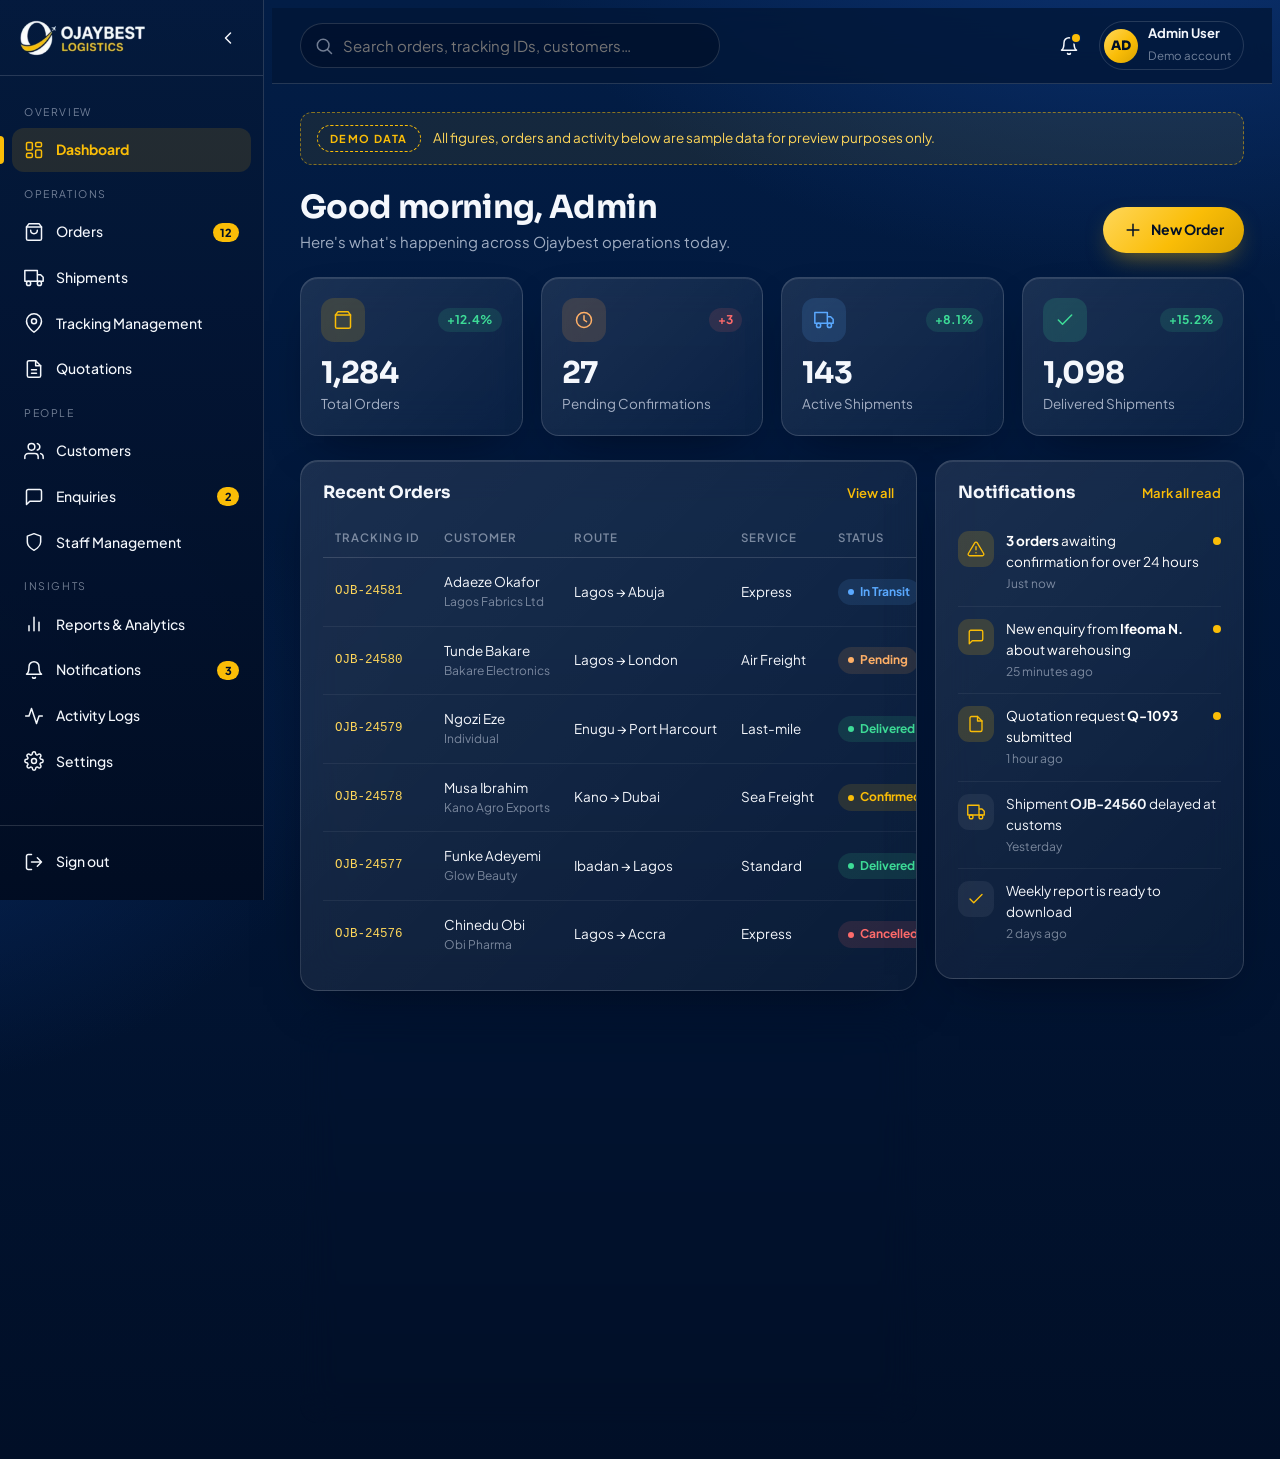
==== admin/index.html @ b91324ab "added admin page" ====
<!DOCTYPE html>
<html lang="en">
<head>
  <meta charset="UTF-8" />
  <meta name="viewport" content="width=device-width, initial-scale=1.0" />
  <title>Admin Portal | Ojaybest Logistics</title>
  <meta name="description" content="Ojaybest Logistics Administrator Portal dashboard." />
  <meta name="robots" content="noindex, nofollow" />
  <meta name="theme-color" content="#021d46" />
  <link rel="icon" type="image/png" href="../assets/favicon.png" />
  <link rel="preconnect" href="https://fonts.googleapis.com" />
  <link rel="preconnect" href="https://fonts.gstatic.com" crossorigin />
  <link href="https://fonts.googleapis.com/css2?family=Plus+Jakarta+Sans:wght@400;500;600;700&family=Sora:wght@500;600;700;800&display=swap" rel="stylesheet" />
  <link rel="stylesheet" href="style.css" />
</head>
<body class="admin">
  <div class="shell" id="shell">
    <aside class="sidebar" id="sidebar" aria-label="Admin navigation">
      <div class="sidebar__head">
        <a href="#dashboard" aria-label="Ojaybest Admin dashboard">
          <img class="sidebar__logo" src="../assets/ojaybest-logo.png" alt="Ojaybest Logistics" width="130" height="39" />
          <span class="sidebar__mark" aria-hidden="true">OB</span>
        </a>
        <button class="sidebar__collapse" id="collapseBtn" aria-label="Collapse sidebar" aria-expanded="true">
          <svg viewBox="0 0 24 24"><path d="M15 18l-6-6 6-6"/></svg>
        </button>
      </div>

      <nav class="sidebar__nav">
        <p class="sidebar__label">Overview</p>
        <a class="sidebar__link" data-nav="dashboard" data-tip="Dashboard" href="#dashboard">
          <svg viewBox="0 0 24 24"><rect x="3" y="3" width="7" height="9" rx="1.5"/><rect x="14" y="3" width="7" height="5" rx="1.5"/><rect x="14" y="12" width="7" height="9" rx="1.5"/><rect x="3" y="16" width="7" height="5" rx="1.5"/></svg>
          <span class="sidebar__text">Dashboard</span>
        </a>

        <p class="sidebar__label">Operations</p>
        <a class="sidebar__link" data-nav="orders" data-tip="Orders" href="#orders">
          <svg viewBox="0 0 24 24"><path d="M6 2L3 6v14a2 2 0 002 2h14a2 2 0 002-2V6l-3-4z"/><path d="M3 6h18M16 10a4 4 0 01-8 0"/></svg>
          <span class="sidebar__text">Orders</span><span class="sidebar__count">12</span>
        </a>
        <a class="sidebar__link" data-nav="shipments" data-tip="Shipments" href="#shipments">
          <svg viewBox="0 0 24 24"><path d="M1 3h15v13H1zM16 8h4l3 3v5h-7z"/><circle cx="5.5" cy="18.5" r="2.5"/><circle cx="18.5" cy="18.5" r="2.5"/></svg>
          <span class="sidebar__text">Shipments</span>
        </a>
        <a class="sidebar__link" data-nav="tracking" data-tip="Tracking Management" href="#tracking">
          <svg viewBox="0 0 24 24"><path d="M21 10c0 7-9 13-9 13s-9-6-9-13a9 9 0 0118 0z"/><circle cx="12" cy="10" r="3"/></svg>
          <span class="sidebar__text">Tracking Management</span>
        </a>
        <a class="sidebar__link" data-nav="quotations" data-tip="Quotations" href="#quotations">
          <svg viewBox="0 0 24 24"><path d="M14 2H6a2 2 0 00-2 2v16a2 2 0 002 2h12a2 2 0 002-2V8z"/><path d="M14 2v6h6M9 13h6M9 17h6"/></svg>
          <span class="sidebar__text">Quotations</span>
        </a>

        <p class="sidebar__label">People</p>
        <a class="sidebar__link" data-nav="customers" data-tip="Customers" href="#customers">
          <svg viewBox="0 0 24 24"><path d="M17 21v-2a4 4 0 00-4-4H5a4 4 0 00-4 4v2"/><circle cx="9" cy="7" r="4"/><path d="M23 21v-2a4 4 0 00-3-3.87M16 3.13a4 4 0 010 7.75"/></svg>
          <span class="sidebar__text">Customers</span>
        </a>
        <a class="sidebar__link" data-nav="enquiries" data-tip="Enquiries" href="#enquiries">
          <svg viewBox="0 0 24 24"><path d="M21 15a2 2 0 01-2 2H7l-4 4V5a2 2 0 012-2h14a2 2 0 012 2z"/></svg>
          <span class="sidebar__text">Enquiries</span><span class="sidebar__count">5</span>
        </a>
        <a class="sidebar__link" data-nav="staff" data-tip="Staff Management" href="#staff">
          <svg viewBox="0 0 24 24"><path d="M12 22s8-4 8-10V5l-8-3-8 3v7c0 6 8 10 8 10z"/></svg>
          <span class="sidebar__text">Staff Management</span>
        </a>

        <p class="sidebar__label">Insights</p>
        <a class="sidebar__link" data-nav="reports" data-tip="Reports &amp; Analytics" href="#reports">
          <svg viewBox="0 0 24 24"><path d="M18 20V10M12 20V4M6 20v-6"/></svg>
          <span class="sidebar__text">Reports &amp; Analytics</span>
        </a>
        <a class="sidebar__link" data-nav="notifications" data-tip="Notifications" href="#notifications">
          <svg viewBox="0 0 24 24"><path d="M18 8A6 6 0 006 8c0 7-3 9-3 9h18s-3-2-3-9M13.73 21a2 2 0 01-3.46 0"/></svg>
          <span class="sidebar__text">Notifications</span><span class="sidebar__count">3</span>
        </a>
        <a class="sidebar__link" data-nav="activity" data-tip="Activity Logs" href="#activity">
          <svg viewBox="0 0 24 24"><path d="M22 12h-4l-3 9L9 3l-3 9H2"/></svg>
          <span class="sidebar__text">Activity Logs</span>
        </a>
        <a class="sidebar__link" data-nav="settings" data-tip="Settings" href="#settings">
          <svg viewBox="0 0 24 24"><circle cx="12" cy="12" r="3"/><path d="M19.4 15a1.65 1.65 0 00.33 1.82l.06.06a2 2 0 11-2.83 2.83l-.06-.06a1.65 1.65 0 00-1.82-.33 1.65 1.65 0 00-1 1.51V21a2 2 0 11-4 0v-.09A1.65 1.65 0 009 19.4a1.65 1.65 0 00-1.82.33l-.06.06a2 2 0 11-2.83-2.83l.06-.06A1.65 1.65 0 004.6 15a1.65 1.65 0 00-1.51-1H3a2 2 0 110-4h.09A1.65 1.65 0 004.6 9a1.65 1.65 0 00-.33-1.82l-.06-.06a2 2 0 112.83-2.83l.06.06A1.65 1.65 0 009 4.6a1.65 1.65 0 001-1.51V3a2 2 0 114 0v.09a1.65 1.65 0 001 1.51 1.65 1.65 0 001.82-.33l.06-.06a2 2 0 112.83 2.83l-.06.06A1.65 1.65 0 0019.4 9a1.65 1.65 0 001.51 1H21a2 2 0 110 4h-.09a1.65 1.65 0 00-1.51 1z"/></svg>
          <span class="sidebar__text">Settings</span>
        </a>
      </nav>

      <div class="sidebar__foot">
        <a class="sidebar__link" data-tip="Sign out" href="login.html">
          <svg viewBox="0 0 24 24"><path d="M9 21H5a2 2 0 01-2-2V5a2 2 0 012-2h4M16 17l5-5-5-5M21 12H9"/></svg>
          <span class="sidebar__text">Sign out</span>
        </a>
      </div>
    </aside>
    <div class="scrim" id="scrim"></div>

    <div class="main">
      <header class="topbar">
        <button class="topbar__menu" id="menuBtn" aria-label="Open navigation" aria-controls="sidebar" aria-expanded="false">
          <svg viewBox="0 0 24 24"><path d="M3 6h18M3 12h18M3 18h18"/></svg>
        </button>
        <label class="topbar__search">
          <span class="a-sr">Search</span>
          <svg viewBox="0 0 24 24"><circle cx="11" cy="11" r="7"/><path d="M21 21l-4.3-4.3"/></svg>
          <input type="search" placeholder="Search orders, tracking IDs, customers…" />
        </label>
        <div class="topbar__actions">
          <button class="icon-btn" aria-label="Notifications" data-go="notifications">
            <svg viewBox="0 0 24 24"><path d="M18 8A6 6 0 006 8c0 7-3 9-3 9h18s-3-2-3-9M13.73 21a2 2 0 01-3.46 0"/></svg><span class="dot"></span>
          </button>
          <div class="user-chip">
            <span class="avatar">AD</span>
            <div><strong>Admin User</strong><small>Demo account</small></div>
          </div>
        </div>
      </header>

      <main class="content" id="content">
        <!-- ============ SECTION: Dashboard (Phase 1) ============ -->
        <section class="view" data-view="dashboard" data-title="Dashboard">
        <div class="demo-banner" role="note">
          <span class="a-demo-badge">Demo data</span>
          All figures, orders and activity below are sample data for preview purposes only.
        </div>

        <div class="page-head">
          <div>
            <h1>Good <span id="greet">day</span>, Admin</h1>
            <p>Here's what's happening across Ojaybest operations today.</p>
          </div>
          <a href="../create-order/create-order.html" class="a-btn a-btn--gold">
            <svg viewBox="0 0 24 24"><path d="M12 5v14M5 12h14"/></svg> New Order
          </a>
        </div>

        <section class="stats" aria-label="Key metrics">
          <article class="stat a-glass">
            <div class="stat__top"><span class="stat__icon stat__icon--gold"><svg viewBox="0 0 24 24"><path d="M6 2L3 6v14a2 2 0 002 2h14a2 2 0 002-2V6l-3-4z"/><path d="M3 6h18"/></svg></span><span class="stat__trend stat__trend--up">+12.4%</span></div>
            <p class="stat__value" data-count="1284">0</p><p class="stat__label">Total Orders</p>
          </article>
          <article class="stat a-glass">
            <div class="stat__top"><span class="stat__icon stat__icon--warn"><svg viewBox="0 0 24 24"><circle cx="12" cy="12" r="9"/><path d="M12 7v5l3 2"/></svg></span><span class="stat__trend stat__trend--down">+3</span></div>
            <p class="stat__value" data-count="27">0</p><p class="stat__label">Pending Confirmations</p>
          </article>
          <article class="stat a-glass">
            <div class="stat__top"><span class="stat__icon stat__icon--info"><svg viewBox="0 0 24 24"><path d="M1 3h15v13H1zM16 8h4l3 3v5h-7z"/><circle cx="5.5" cy="18.5" r="2.5"/><circle cx="18.5" cy="18.5" r="2.5"/></svg></span><span class="stat__trend stat__trend--up">+8.1%</span></div>
            <p class="stat__value" id="dashboardActiveShipments" data-count="143" data-base-count="143">0</p><p class="stat__label">Active Shipments</p>
          </article>
          <article class="stat a-glass">
            <div class="stat__top"><span class="stat__icon stat__icon--ok"><svg viewBox="0 0 24 24"><path d="M20 6L9 17l-5-5"/></svg></span><span class="stat__trend stat__trend--up">+15.2%</span></div>
            <p class="stat__value" id="dashboardDeliveredShipments" data-count="1098" data-base-count="1098">0</p><p class="stat__label">Delivered Shipments</p>
          </article>
        </section>

        <div class="grid">
          <div class="grid__col">
            <section class="panel a-glass">
              <div class="panel__head"><h2>Recent Orders</h2><a href="#orders">View all</a></div>
              <div class="table-wrap">
                <table class="table">
                  <thead><tr><th>Tracking ID</th><th>Customer</th><th>Route</th><th>Service</th><th>Status</th><th>Date</th></tr></thead>
                  <tbody id="dashOrdersBody"></tbody>
                </table>
              </div>
            </section>
            <section class="panel a-glass">
              <div class="panel__head"><h2>Recent Activities</h2><a href="#activity">Activity logs</a></div>
              <ul class="feed" id="activityFeed"></ul>
            </section>
          </div>
          <div class="grid__col">
            <section class="panel a-glass">
              <div class="panel__head"><h2>Notifications</h2><a href="#" id="markRead">Mark all read</a></div>
              <ul class="feed" id="notifFeed"></ul>
            </section>
          </div>
        </div>
              </section>

        <!-- ============ SECTION: Orders Management (Phase 2) ============ -->
        <section class="view" id="ordersView" data-view="orders" data-title="Orders Management" hidden>
        <div class="demo-banner" role="note">
          <span class="a-demo-badge">Demo data</span>
          These are sample orders. Status changes you make here are a preview only. They are not saved and do not affect real customers.
        </div>

        <div class="page-head">
          <div>
            <h1>Orders Management</h1>
            <p>Review Front Desk confirmed orders and approve them for shipment.</p>
          </div>
        </div>

        <section class="stats" aria-label="Order summary">
          <article class="stat a-glass">
            <div class="stat__top"><span class="stat__icon stat__icon--gold"><svg viewBox="0 0 24 24"><path d="M6 2L3 6v14a2 2 0 002 2h14a2 2 0 002-2V6l-3-4z"/><path d="M3 6h18"/></svg></span></div>
            <p class="stat__value" id="sTotal">0</p><p class="stat__label">Total Orders</p>
          </article>
          <article class="stat a-glass">
            <div class="stat__top"><span class="stat__icon stat__icon--warn"><svg viewBox="0 0 24 24"><circle cx="12" cy="12" r="9"/><path d="M12 7v5l3 2"/></svg></span></div>
            <p class="stat__value" id="sPending">0</p><p class="stat__label">Pending Confirmations</p>
          </article>
          <article class="stat a-glass">
            <div class="stat__top"><span class="stat__icon stat__icon--info"><svg viewBox="0 0 24 24"><path d="M9 11l3 3L22 4"/><path d="M21 12v7a2 2 0 01-2 2H5a2 2 0 01-2-2V5a2 2 0 012-2h11"/></svg></span></div>
            <p class="stat__value" id="sConfirmed">0</p><p class="stat__label">Confirmed Orders</p>
          </article>
          <article class="stat a-glass">
            <div class="stat__top"><span class="stat__icon stat__icon--ok"><svg viewBox="0 0 24 24"><path d="M12 22s8-4 8-10V5l-8-3-8 3v7c0 6 8 10 8 10z"/><path d="M9 12l2 2 4-4"/></svg></span></div>
            <p class="stat__value" id="sApproved">0</p><p class="stat__label">Approved Orders</p>
          </article>
        </section>

        <section class="panel a-glass">
          <div class="panel__head"><h2>All Orders</h2></div>
          <div class="chips" id="chips" role="group" aria-label="Filter by order status"></div>
          <div class="toolbar">
            <label class="toolbar__search">
              <span class="a-sr">Search orders</span>
              <svg viewBox="0 0 24 24"><circle cx="11" cy="11" r="7"/><path d="M21 21l-4.3-4.3"/></svg>
              <input type="search" id="search" placeholder="Search by reference, customer, city…" maxlength="100" />
            </label>
            <label><span class="a-sr">Front Desk status</span>
              <select class="a-select" id="fFront">
                <option value="all">All Front Desk statuses</option>
                <option value="awaiting">Awaiting Front Desk</option>
                <option value="confirmed">Front Desk Confirmed</option>
                <option value="flagged">Flagged by Front Desk</option>
              </select>
            </label>
            <label><span class="a-sr">Shipping service</span>
              <select class="a-select" id="fService"></select>
            </label>
            <button class="a-btn a-btn--ghost a-btn--sm" id="resetFilters">Clear filters</button>
            <span class="toolbar__count" id="resultCount"></span>
          </div>

          <div class="table-wrap">
            <table class="table">
              <thead><tr>
                <th><button class="th-sort" data-sort="ref">Order Ref <svg viewBox="0 0 24 24"><path d="M6 15l6-6 6 6"/></svg></button></th>
                <th><button class="th-sort" data-sort="customer">Customer <svg viewBox="0 0 24 24"><path d="M6 15l6-6 6 6"/></svg></button></th>
                <th><button class="th-sort" data-sort="route">Origin → Destination <svg viewBox="0 0 24 24"><path d="M6 15l6-6 6 6"/></svg></button></th>
                <th><button class="th-sort" data-sort="service">Service <svg viewBox="0 0 24 24"><path d="M6 15l6-6 6 6"/></svg></button></th>
                <th><button class="th-sort" data-sort="submitted">Submitted <svg viewBox="0 0 24 24"><path d="M6 15l6-6 6 6"/></svg></button></th>
                <th><button class="th-sort" data-sort="status">Order Status <svg viewBox="0 0 24 24"><path d="M6 15l6-6 6 6"/></svg></button></th>
                <th>Front Desk</th>
                <th>Actions</th>
              </tr></thead>
              <tbody id="ordersBody"></tbody>
            </table>
          </div>

          <div class="pager">
            <span id="pagerInfo"></span>
            <div class="pager__btns" id="pagerBtns"></div>
            <label class="pager__size">Rows
              <select class="a-select" id="pageSize"><option>5</option><option selected>10</option><option>20</option></select>
            </label>
          </div>
        </section>
              </section>

        <!-- ============ SECTION: Shipment Management (Phase 3) ============ -->
        <section class="view" id="shipmentsView" data-view="shipments" data-title="Shipment Management" hidden>
          <div class="demo-banner" role="note">
            <span class="a-demo-badge">Demo data</span>
            Shipment records and edits are temporary and reset when this page is refreshed.
          </div>
          <div class="page-head">
            <div><h1>Shipment Management</h1><p>Manage shipments created from administrator-approved orders.</p></div>
            <a href="#orders" class="a-btn a-btn--gold">View approved orders</a>
          </div>
          <section class="stats shipment-stats" aria-label="Shipment summary">
            <article class="stat a-glass"><div class="stat__top"><span class="stat__icon stat__icon--gold"><svg viewBox="0 0 24 24"><path d="M6 2L3 6v14a2 2 0 002 2h14a2 2 0 002-2V6l-3-4z"/><path d="M3 6h18"/></svg></span></div><p class="stat__value" id="shipTotal">0</p><p class="stat__label">Total Shipments</p></article>
            <article class="stat a-glass"><div class="stat__top"><span class="stat__icon stat__icon--warn"><svg viewBox="0 0 24 24"><circle cx="12" cy="12" r="9"/><path d="M12 7v5l3 2"/></svg></span></div><p class="stat__value" id="shipAwaiting">0</p><p class="stat__label">Awaiting Dispatch</p></article>
            <article class="stat a-glass"><div class="stat__top"><span class="stat__icon stat__icon--info"><svg viewBox="0 0 24 24"><path d="M1 3h15v13H1zM16 8h4l3 3v5h-7z"/><circle cx="5.5" cy="18.5" r="2.5"/><circle cx="18.5" cy="18.5" r="2.5"/></svg></span></div><p class="stat__value" id="shipTransit">0</p><p class="stat__label">In Transit</p></article>
            <article class="stat a-glass"><div class="stat__top"><span class="stat__icon stat__icon--ok"><svg viewBox="0 0 24 24"><path d="M20 6L9 17l-5-5"/></svg></span></div><p class="stat__value" id="shipDelivered">0</p><p class="stat__label">Delivered</p></article>
            <article class="stat a-glass"><div class="stat__top"><span class="stat__icon stat__icon--violet"><svg viewBox="0 0 24 24"><path d="M12 9v4M12 17h.01"/><path d="M10.3 3.9L1.8 18.4A2 2 0 003.5 21h17a2 2 0 001.7-2.6L13.7 3.9a2 2 0 00-3.4 0z"/></svg></span></div><p class="stat__value" id="shipHold">0</p><p class="stat__label">On Hold</p></article>
          </section>
          <section class="panel a-glass" aria-label="Shipment records">
            <div class="panel__head"><h2>All Shipments</h2><span class="a-demo-badge">Preview only</span></div>
            <div class="toolbar">
              <label class="toolbar__search"><span class="a-sr">Search shipments</span><svg viewBox="0 0 24 24"><circle cx="11" cy="11" r="7"/><path d="M21 21l-4.3-4.3"/></svg><input type="search" id="shipmentSearch" placeholder="Search tracking, order, sender, receiver, route…" maxlength="120" /></label>
              <label><span class="a-sr">Filter by shipment status</span><select class="a-select" id="shipmentStatusFilter"><option value="all">All shipment statuses</option></select></label>
              <button class="a-btn a-btn--ghost a-btn--sm" id="shipmentReset">Clear filters</button>
              <span class="toolbar__count" id="shipmentResultCount"></span>
            </div>
            <div class="table-wrap">
              <table class="table shipment-table">
                <thead><tr>
                  <th><button class="th-sort" data-ship-sort="trackingNumber">Tracking Number <svg viewBox="0 0 24 24"><path d="M6 15l6-6 6 6"/></svg></button></th>
                  <th><button class="th-sort" data-ship-sort="orderRef">Order Reference <svg viewBox="0 0 24 24"><path d="M6 15l6-6 6 6"/></svg></button></th>
                  <th>Sender and Receiver</th>
                  <th><button class="th-sort" data-ship-sort="route">Origin and Destination <svg viewBox="0 0 24 24"><path d="M6 15l6-6 6 6"/></svg></button></th>
                  <th><button class="th-sort" data-ship-sort="status">Shipment Status <svg viewBox="0 0 24 24"><path d="M6 15l6-6 6 6"/></svg></button></th>
                  <th><button class="th-sort" data-ship-sort="createdAt">Date Created <svg viewBox="0 0 24 24"><path d="M6 15l6-6 6 6"/></svg></button></th>
                  <th><button class="th-sort" data-ship-sort="expectedDelivery">Expected Delivery <svg viewBox="0 0 24 24"><path d="M6 15l6-6 6 6"/></svg></button></th>
                  <th>Actions</th>
                </tr></thead>
                <tbody id="shipmentsBody"></tbody>
              </table>
            </div>
            <div class="pager">
              <span id="shipmentPagerInfo"></span>
              <div class="pager__btns" id="shipmentPagerBtns"></div>
              <label class="pager__size">Rows <select class="a-select" id="shipmentPageSize"><option>5</option><option selected>10</option><option>20</option></select></label>
            </div>
          </section>
        </section>

        <!-- ============ SECTION: Tracking Management (Phase 4) ============ -->
        <section class="view" id="trackingView" data-view="tracking" data-title="Tracking Management" hidden>
          <div class="demo-banner" role="note">
            <span class="a-demo-badge">Demo data</span>
            Tracking updates are temporary, shared with Shipment Management in this session, and reset on refresh.
          </div>
          <div class="page-head">
            <div><h1>Tracking Management</h1><p>Publish shipment progress and review the tracking timeline.</p></div>
            <a href="#shipments" class="a-btn a-btn--ghost">Shipment Management</a>
          </div>
          <section class="stats tracking-stats" aria-label="Tracking summary">
            <article class="stat a-glass"><div class="stat__top"><span class="stat__icon stat__icon--gold"><svg viewBox="0 0 24 24"><path d="M6 2L3 6v14a2 2 0 002 2h14a2 2 0 002-2V6l-3-4z"/><path d="M3 6h18"/></svg></span></div><p class="stat__value" id="trackTotal">0</p><p class="stat__label">Total Tracked Shipments</p></article>
            <article class="stat a-glass"><div class="stat__top"><span class="stat__icon stat__icon--info"><svg viewBox="0 0 24 24"><path d="M1 3h15v13H1zM16 8h4l3 3v5h-7z"/><circle cx="5.5" cy="18.5" r="2.5"/><circle cx="18.5" cy="18.5" r="2.5"/></svg></span></div><p class="stat__value" id="trackTransit">0</p><p class="stat__label">In Transit</p></article>
            <article class="stat a-glass"><div class="stat__top"><span class="stat__icon stat__icon--warn"><svg viewBox="0 0 24 24"><path d="M3 12h13M12 5l7 7-7 7M20 5v14"/></svg></span></div><p class="stat__value" id="trackOutForDelivery">0</p><p class="stat__label">Out for Delivery</p></article>
            <article class="stat a-glass"><div class="stat__top"><span class="stat__icon stat__icon--ok"><svg viewBox="0 0 24 24"><path d="M20 6L9 17l-5-5"/></svg></span></div><p class="stat__value" id="trackDelivered">0</p><p class="stat__label">Delivered</p></article>
            <article class="stat a-glass"><div class="stat__top"><span class="stat__icon stat__icon--violet"><svg viewBox="0 0 24 24"><path d="M12 9v4M12 17h.01"/><path d="M10.3 3.9L1.8 18.4A2 2 0 003.5 21h17a2 2 0 001.7-2.6L13.7 3.9a2 2 0 00-3.4 0z"/></svg></span></div><p class="stat__value" id="trackOnHold">0</p><p class="stat__label">On Hold</p></article>
          </section>
          <section class="panel a-glass" aria-label="Tracked shipments">
            <div class="panel__head"><h2>Tracked Shipments</h2><span class="a-demo-badge">Shared shipment records</span></div>
            <div class="toolbar">
              <label class="toolbar__search"><span class="a-sr">Search tracked shipments</span><svg viewBox="0 0 24 24"><circle cx="11" cy="11" r="7"/><path d="M21 21l-4.3-4.3"/></svg><input type="search" id="trackingSearch" placeholder="Search tracking, order, contact, location…" maxlength="120" /></label>
              <label><span class="a-sr">Filter tracking status</span><select class="a-select" id="trackingStatusFilter"><option value="all">All shipment statuses</option></select></label>
              <button class="a-btn a-btn--ghost a-btn--sm" id="trackingReset">Clear filters</button>
              <span class="toolbar__count" id="trackingResultCount"></span>
            </div>
            <div class="table-wrap">
              <table class="table tracking-table">
                <thead><tr>
                  <th><button class="th-sort" data-track-sort="trackingNumber">Tracking Number <svg viewBox="0 0 24 24"><path d="M6 15l6-6 6 6"/></svg></button></th>
                  <th><button class="th-sort" data-track-sort="orderRef">Order Reference <svg viewBox="0 0 24 24"><path d="M6 15l6-6 6 6"/></svg></button></th>
                  <th><button class="th-sort" data-track-sort="senderReceiver">Sender and Receiver <svg viewBox="0 0 24 24"><path d="M6 15l6-6 6 6"/></svg></button></th>
                  <th><button class="th-sort" data-track-sort="route">Origin and Destination <svg viewBox="0 0 24 24"><path d="M6 15l6-6 6 6"/></svg></button></th>
                  <th><button class="th-sort" data-track-sort="currentLocation">Current Location <svg viewBox="0 0 24 24"><path d="M6 15l6-6 6 6"/></svg></button></th>
                  <th><button class="th-sort" data-track-sort="status">Shipment Status <svg viewBox="0 0 24 24"><path d="M6 15l6-6 6 6"/></svg></button></th>
                  <th><button class="th-sort" data-track-sort="lastUpdated">Last Updated <svg viewBox="0 0 24 24"><path d="M6 15l6-6 6 6"/></svg></button></th>
                  <th>Actions</th>
                </tr></thead>
                <tbody id="trackingBody"></tbody>
              </table>
            </div>
            <div class="pager">
              <span id="trackingPagerInfo"></span>
              <div class="pager__btns" id="trackingPagerBtns"></div>
              <label class="pager__size">Rows <select class="a-select" id="trackingPageSize"><option>5</option><option selected>10</option><option>20</option></select></label>
            </div>
          </section>
        </section>

        <!-- ============ SECTION: Quotation Management (Phase 5) ============ -->
        <section class="view" data-view="quotations" data-title="Quotation Management" hidden>
          <div class="demo-banner" role="note"><span class="a-demo-badge">Preview only</span> Quotation changes are held in this browser session and are not permanently saved or emailed.</div>
          <div class="page-head"><div><h1>Quotation Management</h1><p>Review requests, prepare pricing and track customer decisions.</p></div><button class="a-btn a-btn--gold" type="button" data-quote-create>＋ New quotation</button></div>
          <section class="stats phase-stats phase-stats--five" aria-label="Quotation summary">
            <article class="stat a-glass"><div class="stat__top"><span class="stat__icon stat__icon--gold">QT</span></div><p class="stat__value" id="quoteStatTotal">0</p><p class="stat__label">Total Quotations</p></article>
            <article class="stat a-glass"><div class="stat__top"><span class="stat__icon stat__icon--warn">…</span></div><p class="stat__value" id="quoteStatPending">0</p><p class="stat__label">Pending Requests</p></article>
            <article class="stat a-glass"><div class="stat__top"><span class="stat__icon stat__icon--info">↗</span></div><p class="stat__value" id="quoteStatSent">0</p><p class="stat__label">Quotations Sent</p></article>
            <article class="stat a-glass"><div class="stat__top"><span class="stat__icon stat__icon--ok">✓</span></div><p class="stat__value" id="quoteStatAccepted">0</p><p class="stat__label">Accepted Quotations</p></article>
            <article class="stat a-glass"><div class="stat__top"><span class="stat__icon stat__icon--violet">◷</span></div><p class="stat__value" id="quoteStatExpired">0</p><p class="stat__label">Expired Quotations</p></article>
          </section>
          <section class="panel a-glass phase-panel" aria-label="Quotation records">
            <div class="panel__head"><h2>All Quotations</h2><span class="a-demo-badge">Shared demo records</span></div>
            <div class="toolbar">
              <label class="toolbar__search"><span class="a-sr">Search quotations</span><svg viewBox="0 0 24 24"><circle cx="11" cy="11" r="7"/><path d="M21 21l-4.3-4.3"/></svg><input id="quoteSearch" type="search" placeholder="Search reference, customer, route…" maxlength="120"></label>
              <label><span class="a-sr">Filter quotation status</span><select class="a-select" id="quoteStatusFilter"><option value="all">All statuses</option></select></label>
              <label><span class="a-sr">Sort quotations</span><select class="a-select" id="quoteSort"><option value="requested-desc">Newest request</option><option value="requested-asc">Oldest request</option><option value="customer-asc">Customer A–Z</option><option value="amount-desc">Highest amount</option><option value="amount-asc">Lowest amount</option></select></label>
              <button class="a-btn a-btn--ghost a-btn--sm" id="quoteReset" type="button">Clear filters</button><span class="toolbar__count" id="quoteCount"></span>
            </div>
            <div class="table-wrap"><table class="table phase-table"><thead><tr><th>Quotation Reference</th><th>Customer</th><th>Origin and Destination</th><th>Shipping Service</th><th>Date Requested</th><th>Quoted Amount</th><th>Status</th><th>Actions</th></tr></thead><tbody id="quoteBody"></tbody></table></div>
            <div class="pager"><span id="quotePagerInfo"></span><div class="pager__btns" id="quotePagerBtns"></div><label class="pager__size">Rows <select class="a-select" id="quotePageSize"><option>5</option><option selected>10</option><option>20</option></select></label></div>
          </section>
        </section>

        <!-- ============ SECTION: Customers (Phase 6) ============ -->
        <section class="view" data-view="customers" data-title="Customers" hidden>
          <div class="demo-banner" role="note"><span class="a-demo-badge">Preview only</span> Customer records are grouped from shared order, shipment and quotation demo data. No customer accounts are created.</div>
          <div class="page-head"><div><h1>Customer Management</h1><p>See each customer's orders, shipments, quotations and recent activity.</p></div></div>
          <section class="stats phase-stats" aria-label="Customer summary">
            <article class="stat a-glass"><div class="stat__top"><span class="stat__icon stat__icon--gold">CU</span></div><p class="stat__value" id="customerStatTotal">0</p><p class="stat__label">Total Customers</p></article>
            <article class="stat a-glass"><div class="stat__top"><span class="stat__icon stat__icon--info">＋</span></div><p class="stat__value" id="customerStatNew">0</p><p class="stat__label">New Customers</p></article>
            <article class="stat a-glass"><div class="stat__top"><span class="stat__icon stat__icon--warn">↗</span></div><p class="stat__value" id="customerStatActive">0</p><p class="stat__label">Customers with Active Shipments</p></article>
            <article class="stat a-glass"><div class="stat__top"><span class="stat__icon stat__icon--ok">↻</span></div><p class="stat__value" id="customerStatReturning">0</p><p class="stat__label">Returning Customers</p></article>
          </section>
          <section class="panel a-glass phase-panel" aria-label="Customer records">
            <div class="panel__head"><h2>Customers</h2><span class="a-demo-badge">Deduplicated by email</span></div>
            <div class="toolbar">
              <label class="toolbar__search"><span class="a-sr">Search customers</span><svg viewBox="0 0 24 24"><circle cx="11" cy="11" r="7"/><path d="M21 21l-4.3-4.3"/></svg><input id="customerSearch" type="search" placeholder="Search name, email, phone…" maxlength="120"></label>
              <label><span class="a-sr">Filter customer group</span><select class="a-select" id="customerFilter"><option value="all">All customers</option><option value="new">New customers</option><option value="active">Active shipments</option><option value="returning">Returning customers</option></select></label>
              <label><span class="a-sr">Sort customers</span><select class="a-select" id="customerSort"><option value="name-asc">Name A–Z</option><option value="name-desc">Name Z–A</option><option value="orders-desc">Most orders</option><option value="activity-desc">Recent activity</option></select></label>
              <button class="a-btn a-btn--ghost a-btn--sm" id="customerReset" type="button">Clear filters</button><span class="toolbar__count" id="customerCount"></span>
            </div>
            <div class="table-wrap"><table class="table phase-table"><thead><tr><th>Customer Name</th><th>Email Address</th><th>Phone Number</th><th>Total Orders</th><th>Active Shipments</th><th>Last Activity</th><th>Actions</th></tr></thead><tbody id="customerBody"></tbody></table></div>
            <div class="pager"><span id="customerPagerInfo"></span><div class="pager__btns" id="customerPagerBtns"></div><label class="pager__size">Rows <select class="a-select" id="customerPageSize"><option>5</option><option selected>10</option><option>20</option></select></label></div>
          </section>
        </section>

        <!-- ============ SECTION: Enquiries (Phase 6) ============ -->
        <section class="view" data-view="enquiries" data-title="Enquiries" hidden>
          <div class="demo-banner" role="note"><span class="a-demo-badge">Preview only</span> Enquiry status and internal note changes last for this browser session. No replies are sent.</div>
          <div class="page-head"><div><h1>Enquiry Management</h1><p>Review customer messages and keep internal follow-up notes together.</p></div></div>
          <section class="stats phase-stats" aria-label="Enquiry summary">
            <article class="stat a-glass"><div class="stat__top"><span class="stat__icon stat__icon--gold">EN</span></div><p class="stat__value" id="enquiryStatTotal">0</p><p class="stat__label">Total Enquiries</p></article>
            <article class="stat a-glass"><div class="stat__top"><span class="stat__icon stat__icon--warn">＋</span></div><p class="stat__value" id="enquiryStatNew">0</p><p class="stat__label">New Enquiries</p></article>
            <article class="stat a-glass"><div class="stat__top"><span class="stat__icon stat__icon--info">↻</span></div><p class="stat__value" id="enquiryStatProgress">0</p><p class="stat__label">In Progress</p></article>
            <article class="stat a-glass"><div class="stat__top"><span class="stat__icon stat__icon--ok">✓</span></div><p class="stat__value" id="enquiryStatResolved">0</p><p class="stat__label">Resolved</p></article>
          </section>
          <section class="panel a-glass phase-panel" aria-label="Enquiry records">
            <div class="panel__head"><h2>Customer Enquiries</h2><span class="a-demo-badge">Contact form preview</span></div>
            <div class="toolbar">
              <label class="toolbar__search"><span class="a-sr">Search enquiries</span><svg viewBox="0 0 24 24"><circle cx="11" cy="11" r="7"/><path d="M21 21l-4.3-4.3"/></svg><input id="enquirySearch" type="search" placeholder="Search name, email, subject…" maxlength="120"></label>
              <label><span class="a-sr">Filter enquiry status</span><select class="a-select" id="enquiryStatusFilter"><option value="all">All statuses</option></select></label>
              <label><span class="a-sr">Sort enquiries</span><select class="a-select" id="enquirySort"><option value="date-desc">Newest first</option><option value="date-asc">Oldest first</option><option value="name-asc">Customer A–Z</option><option value="status-asc">Status</option></select></label>
              <button class="a-btn a-btn--ghost a-btn--sm" id="enquiryReset" type="button">Clear filters</button><span class="toolbar__count" id="enquiryCount"></span>
            </div>
            <div class="table-wrap"><table class="table phase-table"><thead><tr><th>Customer Name</th><th>Email Address</th><th>Subject</th><th>Date Submitted</th><th>Enquiry Status</th><th>Actions</th></tr></thead><tbody id="enquiryBody"></tbody></table></div>
            <div class="pager"><span id="enquiryPagerInfo"></span><div class="pager__btns" id="enquiryPagerBtns"></div><label class="pager__size">Rows <select class="a-select" id="enquiryPageSize"><option>5</option><option selected>10</option><option>20</option></select></label></div>
          </section>
        </section>

        <!-- ============ SECTION: Staff Management (Phase 7) ============ -->
        <section class="view" data-view="staff" data-title="Staff Management" hidden>
          <div class="demo-banner" role="note"><span class="a-demo-badge">Demo interface</span> Role labels are informational only. No authentication or permissions are enforced, and changes are not saved after refresh.</div>
          <div class="page-head"><div><h1>Staff Management</h1><p>Review staff profiles, role assignments and recent activity.</p></div><button class="a-btn a-btn--gold" type="button" data-staff-create>＋ Add staff</button></div>
          <section class="stats phase-stats" aria-label="Staff summary">
            <article class="stat a-glass"><div class="stat__top"><span class="stat__icon stat__icon--gold">ST</span></div><p class="stat__value" id="staffStatTotal">0</p><p class="stat__label">Total Staff</p></article>
            <article class="stat a-glass"><div class="stat__top"><span class="stat__icon stat__icon--ok">✓</span></div><p class="stat__value" id="staffStatActive">0</p><p class="stat__label">Active Staff</p></article>
            <article class="stat a-glass"><div class="stat__top"><span class="stat__icon stat__icon--warn">Ⅱ</span></div><p class="stat__value" id="staffStatInactive">0</p><p class="stat__label">Inactive Staff</p></article>
            <article class="stat a-glass"><div class="stat__top"><span class="stat__icon stat__icon--info">FD</span></div><p class="stat__value" id="staffStatFrontDesk">0</p><p class="stat__label">Front Desk Personnel</p></article>
          </section>
          <section class="panel a-glass phase-panel" aria-label="Staff records">
            <div class="panel__head"><h2>Team Members</h2><span class="a-demo-badge">Preview only</span></div>
            <div class="toolbar">
              <label class="toolbar__search"><span class="a-sr">Search staff</span><svg viewBox="0 0 24 24"><circle cx="11" cy="11" r="7"/><path d="M21 21l-4.3-4.3"/></svg><input id="staffSearch" type="search" placeholder="Search name or email…" maxlength="120"></label>
              <label><span class="a-sr">Filter staff role</span><select class="a-select" id="staffRoleFilter"><option value="all">All roles</option><option>Administrator</option><option>Front Desk</option></select></label>
              <label><span class="a-sr">Filter staff status</span><select class="a-select" id="staffStatusFilter"><option value="all">All account statuses</option><option value="Active">Active</option><option value="Inactive">Inactive</option></select></label>
              <label><span class="a-sr">Sort staff</span><select class="a-select" id="staffSort"><option value="name-asc">Name A–Z</option><option value="name-desc">Name Z–A</option><option value="date-desc">Recently added</option><option value="activity-desc">Recent activity</option></select></label>
              <button class="a-btn a-btn--ghost a-btn--sm" id="staffReset" type="button">Clear filters</button><span class="toolbar__count" id="staffCount"></span>
            </div>
            <div class="table-wrap"><table class="table phase-table"><thead><tr><th>Staff Name</th><th>Email Address</th><th>Assigned Role</th><th>Account Status</th><th>Date Added</th><th>Last Activity</th><th>Actions</th></tr></thead><tbody id="staffBody"></tbody></table></div>
            <div class="pager"><span id="staffPagerInfo"></span><div class="pager__btns" id="staffPagerBtns"></div><label class="pager__size">Rows <select class="a-select" id="staffPageSize"><option>5</option><option selected>10</option><option>20</option></select></label></div>
            <div class="phase-role-note"><strong>Role scope preview</strong><span><b>Administrator</b> may manage orders, shipments, tracking, quotations, customer records, staff, reports and settings.</span><span><b>Front Desk</b> may create orders, review assigned orders and confirm customer details. Backend enforcement is not enabled in this demo.</span></div>
          </section>
        </section>

        <!-- ============ SECTION: Reports &amp; Analytics (placeholder) ============ -->
        <section class="view" data-view="reports" data-title="Reports &amp; Analytics" hidden>
          <div class="page-head"><div><h1>Reports &amp; Analytics</h1><p>Performance reports across orders and shipments.</p></div></div>
          <div class="panel a-glass soon-panel">
            <h2>Coming in a later phase</h2>
            <p>This section will appear here inside the same portal layout once it is built.</p>
            <a href="#dashboard" class="a-btn a-btn--ghost">Back to dashboard</a>
          </div>
        </section>

        <!-- ============ SECTION: Notifications (placeholder) ============ -->
        <section class="view" data-view="notifications" data-title="Notifications" hidden>
          <div class="page-head"><div><h1>Notifications</h1><p>All system alerts in one place.</p></div></div>
          <div class="panel a-glass soon-panel">
            <h2>Coming in a later phase</h2>
            <p>This section will appear here inside the same portal layout once it is built.</p>
            <a href="#dashboard" class="a-btn a-btn--ghost">Back to dashboard</a>
          </div>
        </section>

        <!-- ============ SECTION: Activity Logs (placeholder) ============ -->
        <section class="view" data-view="activity" data-title="Activity Logs" hidden>
          <div class="page-head"><div><h1>Activity Logs</h1><p>A full audit trail of admin actions.</p></div></div>
          <div class="panel a-glass soon-panel">
            <h2>Coming in a later phase</h2>
            <p>This section will appear here inside the same portal layout once it is built.</p>
            <a href="#dashboard" class="a-btn a-btn--ghost">Back to dashboard</a>
          </div>
        </section>

        <!-- ============ SECTION: Settings (placeholder) ============ -->
        <section class="view" data-view="settings" data-title="Settings" hidden>
          <div class="page-head"><div><h1>Settings</h1><p>Portal and company preferences.</p></div></div>
          <div class="panel a-glass soon-panel">
            <h2>Coming in a later phase</h2>
            <p>This section will appear here inside the same portal layout once it is built.</p>
            <a href="#dashboard" class="a-btn a-btn--ghost">Back to dashboard</a>
          </div>
        </section>
      </main>
    </div>
  </div>

  <!-- ============ Shared overlays (details drawers, demo dialogs, confirmation and toast) ============ -->
  <div class="drawer" id="drawer" role="dialog" aria-modal="true" aria-labelledby="dRef" hidden>
    <div class="drawer__scrim"></div>
    <div class="drawer__panel">
      <header class="drawer__head">
        <div>
          <h2 id="dRef"></h2>
          <p id="dSubmitted"></p>
          <div class="drawer__pills" id="dPills"></div>
        </div>
        <button class="icon-btn" id="dClose" aria-label="Close order details"><svg viewBox="0 0 24 24"><path d="M18 6L6 18M6 6l12 12"/></svg></button>
      </header>
      <div class="drawer__body" id="dBody"></div>
      <footer class="drawer__foot" id="dFoot"></footer>
    </div>
  </div>

  <div class="drawer" id="shipmentDrawer" role="dialog" aria-modal="true" aria-labelledby="shipmentDrawerTitle" hidden>
    <div class="drawer__scrim"></div>
    <div class="drawer__panel">
      <header class="drawer__head">
        <div><h2 id="shipmentDrawerTitle"></h2><p id="shipmentDrawerSubtitle"></p><div class="drawer__pills" id="shipmentDrawerPills"></div></div>
        <button class="icon-btn" id="shipmentDrawerClose" aria-label="Close shipment details"><svg viewBox="0 0 24 24"><path d="M18 6L6 18M6 6l12 12"/></svg></button>
      </header>
      <div class="drawer__body" id="shipmentDrawerBody"></div>
      <footer class="drawer__foot" id="shipmentDrawerFoot"></footer>
    </div>
  </div>

  <div class="drawer" id="trackingDrawer" role="dialog" aria-modal="true" aria-labelledby="trackingDrawerTitle" hidden>
    <div class="drawer__scrim"></div>
    <div class="drawer__panel">
      <header class="drawer__head">
        <div><h2 id="trackingDrawerTitle"></h2><p id="trackingDrawerSubtitle"></p><div class="drawer__pills" id="trackingDrawerPills"></div></div>
        <button class="icon-btn" id="trackingDrawerClose" aria-label="Close tracking details"><svg viewBox="0 0 24 24"><path d="M18 6L6 18M6 6l12 12"/></svg></button>
      </header>
      <div class="drawer__body" id="trackingDrawerBody"></div>
      <footer class="drawer__foot" id="trackingDrawerFoot"></footer>
    </div>
  </div>

  <div class="shipment-modal" id="shipmentCreateModal" role="dialog" aria-modal="true" aria-labelledby="shipmentCreateTitle" hidden>
    <div class="shipment-modal__scrim" data-create-close></div>
    <div class="shipment-modal__box a-glass">
      <header class="shipment-modal__head"><div><span class="a-demo-badge">Demo creation</span><h2 id="shipmentCreateTitle">Create shipment</h2><p>Confirm the approved order details and expected delivery date.</p></div><button class="icon-btn" type="button" data-create-close aria-label="Close create shipment dialog"><svg viewBox="0 0 24 24"><path d="M18 6L6 18M6 6l12 12"/></svg></button></header>
      <div id="shipmentCreateSummary"></div>
      <div class="shipment-form__field"><label for="shipmentCreateExpected">Expected delivery date</label><input class="a-input shipment-date" id="shipmentCreateExpected" type="date" /></div>
      <p class="shipment-modal__notice">Tracking numbers are generated for this preview only. New records are not saved after refresh.</p>
      <div class="a-modal__actions"><button type="button" class="a-btn a-btn--ghost" data-create-close>Cancel</button><button type="button" class="a-btn a-btn--gold" id="shipmentCreateConfirm">Create shipment</button></div>
    </div>
  </div>

  <div class="a-modal" id="confirmModal" role="alertdialog" aria-modal="true" aria-labelledby="cTitle" aria-describedby="cMsg" hidden>
    <div class="a-modal__box a-glass">
      <h2 id="cTitle"></h2>
      <p id="cRef" style="color:var(--a-gold);font-weight:700;margin-bottom:8px"></p>
      <p id="cMsg"></p>
      <div class="a-field" id="cNoteWrap" hidden>
        <label for="cNote">Reason / note</label>
        <textarea class="a-textarea" id="cNote" maxlength="500" placeholder="e.g. Receiver phone number is missing"></textarea>
        <p class="a-error">Please enter a reason (at least 5 characters).</p>
      </div>
      <p style="font-size:12px;color:var(--a-info);margin-bottom:14px">Preview only. This change won't be saved.</p>
      <div class="a-modal__actions">
        <button type="button" class="a-btn a-btn--ghost" id="cCancel">Go back</button>
        <button type="button" class="a-btn" id="cOk"></button>
      </div>
    </div>
  </div>
  <div class="a-toast" id="toast" role="status" aria-live="polite"></div>

    <script src="script.js"></script>
</body>
</html>
---- admin/style.css ----
/* =========================================================
   Ojaybest Logistics Administrator Portal: style.css
   Section 1: Shell, dashboard and shared components
   Section 2: Orders Management
   Section 3: Single-page section switching
   ========================================================= */

/* =========================================================
   Ojaybest Logistics, Administrator Portal
   Isolated admin styles (does not touch public site CSS)
   Brand: Navy #021D46 · Gold #FABD07 · White
   ========================================================= */

:root {
  --a-navy-950: #010f27;
  --a-navy-900: #021d46;
  --a-navy-800: #082a5f;
  --a-navy-700: #123c7d;
  --a-gold: #fabd07;
  --a-gold-300: #ffd75a;
  --a-gold-600: #d9a300;
  --a-white: #ffffff;
  --a-text: #f4f7fc;
  --a-muted: rgba(226, 234, 248, 0.7);
  --a-soft: rgba(226, 234, 248, 0.5);
  --a-glass: linear-gradient(135deg, rgba(255,255,255,0.10), rgba(255,255,255,0.035));
  --a-border: rgba(255,255,255,0.14);
  --a-border-strong: rgba(255,255,255,0.26);
  --a-shadow: 0 20px 50px -24px rgba(0,6,20,0.7), inset 0 1px 0 rgba(255,255,255,0.1);
  --a-gold-grad: linear-gradient(135deg, var(--a-gold-300), var(--a-gold) 55%, var(--a-gold-600));
  --a-page: radial-gradient(1100px 700px at 90% -10%, #0d3577 0%, transparent 60%),
            radial-gradient(800px 600px at -10% 50%, #072659 0%, transparent 60%),
            linear-gradient(180deg, var(--a-navy-900), var(--a-navy-950));
  --a-success: #3ddc97;
  --a-info: #5aa9ff;
  --a-warn: #fabd07;
  --a-danger: #ff6b6b;
  --a-font-display: "Sora", system-ui, sans-serif;
  --a-font-body: "Plus Jakarta Sans", system-ui, sans-serif;
  --a-radius-sm: 12px;
  --a-radius: 18px;
  --a-ease: cubic-bezier(0.22, 1, 0.36, 1);
  --a-sidebar: 264px;
  --a-sidebar-collapsed: 84px;
}

.admin *, .admin *::before, .admin *::after { box-sizing: border-box; margin: 0; padding: 0; }
.admin {
  font-family: var(--a-font-body);
  font-size: 15px;
  line-height: 1.55;
  color: var(--a-text);
  background: var(--a-page);
  background-color: var(--a-navy-950);
  min-height: 100vh;
  -webkit-font-smoothing: antialiased;
}
.admin a { color: inherit; text-decoration: none; }
.admin button, .admin input { font: inherit; color: inherit; }
.admin button { cursor: pointer; background: none; border: 0; }
.admin ul { list-style: none; }
.admin img { display: block; max-width: 100%; height: auto; }
.admin svg { width: 20px; height: 20px; fill: none; stroke: currentColor; stroke-width: 1.8; stroke-linecap: round; stroke-linejoin: round; flex-shrink: 0; }
.admin :focus-visible { outline: 2px solid var(--a-gold); outline-offset: 3px; border-radius: 8px; }
.admin [hidden] { display: none !important; }
.a-sr { position: absolute; width: 1px; height: 1px; overflow: hidden; clip: rect(0 0 0 0); white-space: nowrap; }

.a-glass {
  background: var(--a-glass);
  border: 1px solid var(--a-border);
  border-radius: var(--a-radius);
  box-shadow: var(--a-shadow);
  backdrop-filter: blur(18px);
  -webkit-backdrop-filter: blur(18px);
}

/* Demo badge */
.a-demo-badge {
  display: inline-flex; align-items: center; gap: 6px;
  padding: 4px 12px; border-radius: 999px;
  border: 1px dashed var(--a-gold);
  color: var(--a-gold); font-size: 11px; font-weight: 700;
  letter-spacing: 1.4px; text-transform: uppercase;
}

/* Buttons */
.a-btn {
  display: inline-flex; align-items: center; justify-content: center; gap: 8px;
  padding: 12px 20px; border-radius: 999px; font-weight: 700; font-size: 14px;
  transition: transform .2s var(--a-ease), box-shadow .2s var(--a-ease), background .2s;
}
.admin .a-btn--gold { background: var(--a-gold-grad); color: var(--a-navy-950); box-shadow: 0 10px 26px -10px rgba(250,189,7,.6); }
.a-btn--gold:hover { transform: translateY(-1px); box-shadow: 0 14px 30px -10px rgba(250,189,7,.75); }
.a-btn--ghost { border: 1px solid var(--a-border-strong); }
.a-btn--ghost:hover { background: rgba(255,255,255,.06); }
.a-btn--block { width: 100%; }

/* =================== LOGIN =================== */
.login { min-height: 100vh; display: grid; grid-template-columns: 1.05fr 1fr; }
.login__visual {
  position: relative; overflow: hidden;
  background: linear-gradient(180deg, rgba(2,29,70,.35), rgba(1,15,39,.92)), url("../../assets/hero-courier.jpg") center/cover;
  display: flex; flex-direction: column; justify-content: space-between; padding: 48px;
}
.login__visual h2 { font: 700 clamp(28px, 3.2vw, 44px)/1.12 var(--a-font-display); letter-spacing: -.02em; max-width: 520px; }
.login__visual h2 span { color: var(--a-gold); }
.login__visual p { color: var(--a-muted); margin-top: 14px; max-width: 460px; }
.login__back { display: inline-flex; align-items: center; gap: 8px; color: var(--a-muted); font-size: 14px; }
.login__back:hover { color: var(--a-gold); }
.login__panel { display: flex; align-items: center; justify-content: center; padding: 40px 24px; }
.login__card { width: 100%; max-width: 440px; padding: 40px 34px; }
.login__logo { width: 150px; margin-bottom: 26px; }
.login__card h1 { font: 700 28px/1.2 var(--a-font-display); margin: 14px 0 6px; }
.login__card .lead { color: var(--a-muted); font-size: 14px; margin-bottom: 26px; }

.a-field { margin-bottom: 18px; }
.a-field label { display: block; font-size: 13px; font-weight: 600; margin-bottom: 8px; }
.a-input-wrap { position: relative; display: flex; align-items: center; }
.a-input-wrap > svg { position: absolute; left: 14px; color: var(--a-soft); pointer-events: none; }
.a-input {
  width: 100%; padding: 13px 14px 13px 44px; border-radius: var(--a-radius-sm);
  background: rgba(1,15,39,.55); border: 1px solid var(--a-border); outline: none;
  transition: border-color .2s, box-shadow .2s;
}
.a-input::placeholder { color: var(--a-soft); }
.a-input:focus { border-color: var(--a-gold); box-shadow: 0 0 0 3px rgba(250,189,7,.18); }
.a-field.is-invalid .a-input { border-color: var(--a-danger); box-shadow: 0 0 0 3px rgba(255,107,107,.15); }
.a-error { display: none; color: var(--a-danger); font-size: 12.5px; margin-top: 6px; }
.a-field.is-invalid .a-error { display: block; }
.a-eye { position: absolute; right: 10px; padding: 6px; border-radius: 8px; color: var(--a-muted); }
.a-eye:hover { color: var(--a-gold); }
.a-input--pw { padding-right: 46px; }

.login__row { display: flex; justify-content: space-between; align-items: center; gap: 12px; margin: 4px 0 22px; font-size: 13px; }
.login__row label { display: inline-flex; gap: 8px; align-items: center; color: var(--a-muted); cursor: pointer; }
.login__row input { accent-color: var(--a-gold); }
.admin .a-link { color: var(--a-gold); font-weight: 600; }
.a-link:hover { text-decoration: underline; }

.a-alert { display: flex; gap: 10px; padding: 12px 14px; border-radius: var(--a-radius-sm); font-size: 13px; margin-bottom: 18px; }
.a-alert--info { background: rgba(250,189,7,.1); border: 1px solid rgba(250,189,7,.35); color: var(--a-gold-300); }
.a-alert--error { background: rgba(255,107,107,.1); border: 1px solid rgba(255,107,107,.4); color: #ffb3b3; }
.a-alert--success { background: rgba(61,220,151,.1); border: 1px solid rgba(61,220,151,.4); color: #a8f0cf; }
.a-alert a { text-decoration: underline; font-weight: 700; }
.login__foot { margin-top: 22px; text-align: center; font-size: 12.5px; color: var(--a-soft); }

/* Modal (forgot password) */
.a-modal { position: fixed; inset: 0; z-index: 100; display: flex; align-items: center; justify-content: center; padding: 20px; background: rgba(1,10,26,.7); backdrop-filter: blur(4px); }
.a-modal__box { width: 100%; max-width: 420px; padding: 30px; background: linear-gradient(135deg, #0b2b5f, #041a3d); }
.a-modal__box h2 { font: 700 22px/1.2 var(--a-font-display); margin-bottom: 6px; }
.a-modal__box p { color: var(--a-muted); font-size: 14px; margin-bottom: 20px; }
.a-modal__actions { display: flex; gap: 10px; justify-content: flex-end; margin-top: 8px; }

/* =================== APP SHELL =================== */
.shell { display: flex; min-height: 100vh; }

.sidebar {
  position: fixed; inset: 0 auto 0 0; z-index: 50;
  width: var(--a-sidebar); display: flex; flex-direction: column;
  background: linear-gradient(180deg, rgba(4,26,61,.96), rgba(1,13,34,.98));
  border-right: 1px solid var(--a-border);
  transition: width .3s var(--a-ease), transform .3s var(--a-ease);
}
.sidebar__head { display: flex; align-items: center; justify-content: space-between; gap: 8px; padding: 20px 18px; height: 76px; border-bottom: 1px solid var(--a-border); }
.sidebar__logo { width: 130px; transition: opacity .2s; }
.sidebar__mark { display: none; width: 40px; height: 40px; border-radius: 12px; background: var(--a-gold-grad); color: var(--a-navy-950); font: 800 18px var(--a-font-display); align-items: center; justify-content: center; }
.sidebar__collapse { width: 34px; height: 34px; border-radius: 10px; display: grid; place-items: center; border: 1px solid var(--a-border); color: var(--a-muted); }
.sidebar__collapse:hover { color: var(--a-gold); border-color: var(--a-gold); }
.sidebar__collapse svg { transition: transform .3s var(--a-ease); }
.sidebar__nav { flex: 1; overflow-y: auto; padding: 16px 12px; scrollbar-width: thin; scrollbar-color: rgba(255,255,255,.15) transparent; }
.sidebar__label { font-size: 10.5px; letter-spacing: 1.6px; text-transform: uppercase; color: var(--a-soft); padding: 12px 12px 8px; white-space: nowrap; }
.sidebar__link {
  position: relative; display: flex; align-items: center; gap: 12px;
  padding: 11px 12px; margin-bottom: 2px; border-radius: 12px;
  color: var(--a-muted); font-weight: 500; font-size: 14px; white-space: nowrap;
  transition: background .2s, color .2s;
}
.sidebar__link:hover { background: rgba(255,255,255,.06); color: var(--a-text); }
.sidebar__link.is-active { background: rgba(250,189,7,.12); color: var(--a-gold); font-weight: 700; }
.sidebar__link.is-active::before { content: ""; position: absolute; left: -12px; top: 8px; bottom: 8px; width: 4px; border-radius: 0 4px 4px 0; background: var(--a-gold); }
.sidebar__count { margin-left: auto; min-width: 22px; padding: 1px 7px; border-radius: 999px; background: var(--a-gold); color: var(--a-navy-950); font-size: 11px; font-weight: 800; text-align: center; }
.sidebar__foot { padding: 14px 12px; border-top: 1px solid var(--a-border); }

/* Collapsed (desktop) */
.shell.is-collapsed .sidebar { width: var(--a-sidebar-collapsed); }
.shell.is-collapsed .sidebar__logo,
.shell.is-collapsed .sidebar__text,
.shell.is-collapsed .sidebar__count,
.shell.is-collapsed .sidebar__label { display: none; }
.shell.is-collapsed .sidebar__mark { display: inline-flex; }
.shell.is-collapsed .sidebar__head { flex-direction: column; height: auto; gap: 12px; padding: 16px 0; }
.shell.is-collapsed .sidebar__collapse svg { transform: rotate(180deg); }
.shell.is-collapsed .sidebar__link { justify-content: center; padding: 12px; }
.shell.is-collapsed .sidebar__link[data-tip]:hover::after {
  content: attr(data-tip); position: absolute; left: calc(100% + 12px); top: 50%; transform: translateY(-50%);
  padding: 6px 10px; border-radius: 8px; background: var(--a-navy-800); border: 1px solid var(--a-border);
  color: var(--a-text); font-size: 12.5px; font-weight: 600; white-space: nowrap; z-index: 60;
}

.main { flex: 1; min-width: 0; margin-left: var(--a-sidebar); transition: margin-left .3s var(--a-ease); }
.shell.is-collapsed .main { margin-left: var(--a-sidebar-collapsed); }

.topbar {
  position: sticky; top: 0; z-index: 40; height: 76px;
  display: flex; align-items: center; gap: 14px; padding: 0 28px;
  background: rgba(2,22,54,.78); backdrop-filter: blur(16px); -webkit-backdrop-filter: blur(16px);
  border-bottom: 1px solid var(--a-border);
}
.topbar__menu { display: none; width: 40px; height: 40px; border-radius: 12px; border: 1px solid var(--a-border); place-items: center; }
.topbar__search { flex: 1; max-width: 420px; position: relative; }
.topbar__search svg { position: absolute; left: 14px; top: 50%; transform: translateY(-50%); color: var(--a-soft); }
.topbar__search input { width: 100%; padding: 10px 14px 10px 42px; border-radius: 999px; background: rgba(1,15,39,.55); border: 1px solid var(--a-border); outline: none; }
.topbar__search input:focus { border-color: var(--a-gold); }
.topbar__actions { margin-left: auto; display: flex; align-items: center; gap: 10px; }
.icon-btn { position: relative; width: 40px; height: 40px; border-radius: 12px; display: grid; place-items: center; border: 1px solid var(--a-border); color: var(--a-muted); }
.icon-btn:hover { color: var(--a-gold); border-color: var(--a-gold); }
.icon-btn .dot { position: absolute; top: 8px; right: 9px; width: 8px; height: 8px; border-radius: 50%; background: var(--a-gold); box-shadow: 0 0 0 2px var(--a-navy-900); }
.user-chip { display: flex; align-items: center; gap: 10px; padding: 4px 12px 4px 4px; border-radius: 999px; border: 1px solid var(--a-border); }
.avatar { width: 34px; height: 34px; border-radius: 50%; display: grid; place-items: center; background: var(--a-gold-grad); color: var(--a-navy-950); font: 800 13px var(--a-font-display); flex-shrink: 0; }
.user-chip strong { display: block; font-size: 13px; line-height: 1.2; }
.user-chip small { color: var(--a-soft); font-size: 11.5px; }

.content { padding: 28px; max-width: 1480px; }
.demo-banner { display: flex; align-items: center; gap: 12px; flex-wrap: wrap; padding: 12px 16px; margin-bottom: 24px; border-radius: var(--a-radius-sm); background: rgba(250,189,7,.08); border: 1px dashed rgba(250,189,7,.5); color: var(--a-gold-300); font-size: 13.5px; }
.page-head { display: flex; align-items: flex-end; justify-content: space-between; gap: 16px; flex-wrap: wrap; margin-bottom: 24px; }
.page-head h1 { font: 700 clamp(24px, 2.6vw, 32px)/1.15 var(--a-font-display); letter-spacing: -.02em; }
.page-head p { color: var(--a-muted); margin-top: 4px; }

/* Stats */
.stats { display: grid; grid-template-columns: repeat(4, 1fr); gap: 18px; margin-bottom: 24px; }
.stat { padding: 20px; position: relative; overflow: hidden; }
.stat__top { display: flex; align-items: center; justify-content: space-between; margin-bottom: 16px; }
.stat__icon { width: 44px; height: 44px; border-radius: 13px; display: grid; place-items: center; }
.stat__icon--gold { background: rgba(250,189,7,.15); color: var(--a-gold); }
.stat__icon--warn { background: rgba(255,163,72,.15); color: #ffb067; }
.stat__icon--info { background: rgba(90,169,255,.15); color: var(--a-info); }
.stat__icon--ok { background: rgba(61,220,151,.15); color: var(--a-success); }
.stat__trend { font-size: 12px; font-weight: 700; padding: 3px 9px; border-radius: 999px; }
.stat__trend--up { color: var(--a-success); background: rgba(61,220,151,.12); }
.stat__trend--down { color: var(--a-danger); background: rgba(255,107,107,.12); }
.stat__value { font: 700 30px/1 var(--a-font-display); letter-spacing: -.02em; }
.stat__label { color: var(--a-muted); font-size: 13.5px; margin-top: 6px; }

/* Grid */
.grid { display: grid; grid-template-columns: minmax(0, 2fr) minmax(0, 1fr); gap: 18px; }
.grid__col { display: flex; flex-direction: column; gap: 18px; min-width: 0; }
.panel { padding: 22px; min-width: 0; }
.panel__head { display: flex; align-items: center; justify-content: space-between; gap: 12px; margin-bottom: 16px; }
.panel__head h2 { font: 700 17px/1.2 var(--a-font-display); }
.panel__head a { font-size: 13px; color: var(--a-gold); font-weight: 600; }

/* Table */
.table-wrap { overflow-x: auto; margin: 0 -22px; padding: 0 22px; }
.table { width: 100%; border-collapse: collapse; min-width: 640px; font-size: 13.5px; }
.table th, .table td { white-space: nowrap; }
.table th { text-align: left; font-size: 11.5px; letter-spacing: 1px; text-transform: uppercase; color: var(--a-soft); font-weight: 600; padding: 10px 12px; border-bottom: 1px solid var(--a-border); }
.table td { padding: 14px 12px; border-bottom: 1px solid rgba(255,255,255,.06); vertical-align: middle; }
.table tr:last-child td { border-bottom: 0; }
.table tbody tr:hover { background: rgba(255,255,255,.03); }
.table .mono { font-family: ui-monospace, SFMono-Regular, Menlo, monospace; color: var(--a-gold-300); font-size: 12.5px; }
.table .sub { display: block; color: var(--a-soft); font-size: 12px; }

.pill { display: inline-flex; align-items: center; gap: 6px; padding: 4px 10px; border-radius: 999px; font-size: 12px; font-weight: 700; white-space: nowrap; }
.pill::before { content: ""; width: 6px; height: 6px; border-radius: 50%; background: currentColor; }
.pill--pending { color: #ffb067; background: rgba(255,163,72,.12); }
.pill--transit { color: var(--a-info); background: rgba(90,169,255,.12); }
.pill--delivered { color: var(--a-success); background: rgba(61,220,151,.12); }
.pill--confirmed { color: var(--a-gold); background: rgba(250,189,7,.12); }
.pill--cancelled { color: var(--a-danger); background: rgba(255,107,107,.12); }

/* Lists */
.feed li { display: flex; gap: 12px; padding: 12px 0; border-bottom: 1px solid rgba(255,255,255,.06); }
.feed li:last-child { border-bottom: 0; }
.feed__icon { width: 36px; height: 36px; border-radius: 11px; display: grid; place-items: center; flex-shrink: 0; background: rgba(255,255,255,.06); color: var(--a-gold); }
.feed__icon svg { width: 18px; height: 18px; }
.feed p { font-size: 13.5px; }
.feed p strong { font-weight: 700; }
.feed time { display: block; color: var(--a-soft); font-size: 12px; margin-top: 2px; }
.feed li.is-unread p { color: var(--a-white); }
.feed li.is-unread .feed__icon { background: rgba(250,189,7,.16); }
.notif-dot { width: 8px; height: 8px; border-radius: 50%; background: var(--a-gold); margin-left: auto; margin-top: 6px; flex-shrink: 0; }

/* Toast */
.a-toast { position: fixed; bottom: 24px; left: 50%; transform: translate(-50%, 20px); opacity: 0; z-index: 200; padding: 12px 18px; border-radius: 12px; background: var(--a-navy-800); border: 1px solid var(--a-gold); font-size: 13.5px; transition: all .3s var(--a-ease); pointer-events: none; max-width: calc(100% - 40px); }
.a-toast.is-show { opacity: 1; transform: translate(-50%, 0); }

.scrim { position: fixed; inset: 0; z-index: 45; background: rgba(1,10,26,.6); opacity: 0; pointer-events: none; transition: opacity .3s; }

/* =================== RESPONSIVE =================== */
@media (max-width: 1200px) {
  .stats { grid-template-columns: repeat(2, 1fr); }
  .grid { grid-template-columns: 1fr; }
}
@media (max-width: 1024px) {
  .sidebar { transform: translateX(-100%); width: var(--a-sidebar) !important; }
  .main, .shell.is-collapsed .main { margin-left: 0; }
  .topbar__menu { display: grid; }
  .sidebar__collapse { display: none; }
  .shell.is-collapsed .sidebar__logo, .shell.is-collapsed .sidebar__text, .shell.is-collapsed .sidebar__count, .shell.is-collapsed .sidebar__label { display: revert; }
  .shell.is-collapsed .sidebar__mark { display: none; }
  .shell.is-collapsed .sidebar__head { flex-direction: row; height: 76px; padding: 20px 18px; }
  .shell.is-collapsed .sidebar__link { justify-content: flex-start; padding: 11px 12px; }
  .shell.is-collapsed .sidebar__link[data-tip]:hover::after { display: none; }
  .shell.is-mobile-open .sidebar { transform: none; }
  .shell.is-mobile-open .scrim { opacity: 1; pointer-events: auto; }
  .login { grid-template-columns: 1fr; }
  .login__visual { display: none; }
}
@media (max-width: 640px) {
  .topbar { padding: 0 16px; gap: 10px; }
  .topbar__search { display: none; }
  .user-chip { padding: 4px; }
  .user-chip > div { display: none; }
  .content { padding: 18px 16px; }
  .stats { grid-template-columns: 1fr 1fr; gap: 12px; }
  .stat { padding: 16px; }
  .stat__value { font-size: 24px; }
  .panel { padding: 18px; }
  .table-wrap { margin: 0 -18px; padding: 0 18px; }
  .login__card { padding: 30px 22px; }
}
@media (max-width: 400px) { .stats { grid-template-columns: 1fr; } }


/* =========================================================
   SECTION 2: ORDERS MANAGEMENT
   ========================================================= */
/* Ojaybest Admin, Orders Management (extends admin.css) */

.stat__icon--violet { background: rgba(90,169,255,.15); color: var(--a-info); }

/* Toolbar */
.toolbar { display: flex; flex-wrap: wrap; gap: 12px; align-items: center; margin-bottom: 16px; }
.toolbar__search { position: relative; flex: 1 1 260px; }
.toolbar__search svg { position: absolute; left: 14px; top: 50%; transform: translateY(-50%); color: var(--a-soft); }
.a-select, .toolbar__search input {
  width: 100%; padding: 11px 14px; border-radius: var(--a-radius-sm);
  background: rgba(1,15,39,.55); border: 1px solid var(--a-border); outline: none; color: var(--a-text);
}
.toolbar__search input { padding-left: 42px; }
.a-select { width: auto; min-width: 170px; appearance: none; padding-right: 36px; cursor: pointer;
  background-image: url("data:image/svg+xml,%3Csvg xmlns='http://www.w3.org/2000/svg' width='12' height='12' viewBox='0 0 24 24' fill='none' stroke='%23fabd07' stroke-width='2.5'%3E%3Cpath d='M6 9l6 6 6-6'/%3E%3C/svg%3E");
  background-repeat: no-repeat; background-position: right 14px center; }
.a-select option { background: var(--a-navy-900); }
.a-select:focus, .toolbar__search input:focus { border-color: var(--a-gold); }
.toolbar__count { color: var(--a-soft); font-size: 13px; margin-left: auto; }

/* Status chips */
.chips { display: flex; gap: 8px; flex-wrap: wrap; margin-bottom: 16px; }
.chip { padding: 7px 14px; border-radius: 999px; border: 1px solid var(--a-border); font-size: 13px; font-weight: 600; color: var(--a-muted); }
.chip:hover { border-color: var(--a-border-strong); color: var(--a-text); }
.chip.is-active { background: rgba(250,189,7,.14); border-color: var(--a-gold); color: var(--a-gold); }
.chip span { opacity: .7; margin-left: 4px; }

/* Sortable headers */
.th-sort { display: inline-flex; align-items: center; gap: 4px; font: inherit; color: inherit; letter-spacing: inherit; text-transform: inherit; }
.th-sort svg { width: 12px; height: 12px; opacity: .4; }
.th-sort.is-asc svg, .th-sort.is-desc svg { opacity: 1; color: var(--a-gold); }
.th-sort.is-desc svg { transform: rotate(180deg); }

.pill--review { color: #c9a7ff; background: rgba(170,130,255,.14); }
.pill--approved { color: var(--a-success); background: rgba(61,220,151,.12); }
.pill--returned { color: #ffb067; background: rgba(255,163,72,.12); }
.pill--awaiting { color: var(--a-soft); background: rgba(255,255,255,.07); }
.pill--flagged { color: var(--a-danger); background: rgba(255,107,107,.12); }

/* Row actions */
.row-actions { display: flex; gap: 6px; }
.a-btn--sm { padding: 7px 12px; font-size: 12.5px; }
.admin .a-btn--danger { color: #ffb3b3; border: 1px solid rgba(255,107,107,.45); }
.admin .a-btn--danger:hover { background: rgba(255,107,107,.12); }
.admin .a-btn--success { background: linear-gradient(135deg, #5df0b0, #2bc483); color: var(--a-navy-950); }
.admin .a-btn--warn { color: #ffcf9a; border: 1px solid rgba(255,163,72,.5); }
.admin .a-btn--warn:hover { background: rgba(255,163,72,.12); }
.a-btn:disabled { opacity: .5; cursor: not-allowed; transform: none; }

.empty { text-align: center; padding: 48px 16px; color: var(--a-muted); }
.empty strong { display: block; color: var(--a-text); font: 700 16px var(--a-font-display); margin-bottom: 4px; }

/* Pagination */
.pager { display: flex; align-items: center; justify-content: space-between; gap: 12px; flex-wrap: wrap; padding-top: 16px; margin-top: 4px; border-top: 1px solid var(--a-border); font-size: 13px; color: var(--a-muted); }
.pager__btns { display: flex; gap: 6px; flex-wrap: wrap; }
.pager__btn { min-width: 36px; height: 36px; padding: 0 10px; border-radius: 10px; border: 1px solid var(--a-border); font-weight: 600; }
.pager__btn:hover:not(:disabled) { border-color: var(--a-gold); color: var(--a-gold); }
.pager__btn.is-active { background: var(--a-gold-grad); color: var(--a-navy-950); border-color: transparent; }
.pager__btn:disabled { opacity: .4; cursor: not-allowed; }
.pager__size { display: flex; align-items: center; gap: 8px; }
.pager__size .a-select { min-width: 0; padding: 7px 32px 7px 12px; }

/* Details drawer */
.drawer { position: fixed; inset: 0; z-index: 90; display: flex; justify-content: flex-end; }
.drawer__scrim { position: absolute; inset: 0; background: rgba(1,10,26,.65); backdrop-filter: blur(3px); }
.drawer__panel {
  position: relative; width: min(720px, 100%); height: 100%; overflow-y: auto;
  background: linear-gradient(180deg, #072452, #020f28); border-left: 1px solid var(--a-border);
  animation: drawerIn .35s var(--a-ease);
}
@keyframes drawerIn { from { transform: translateX(40px); opacity: 0; } }
.drawer__head { position: sticky; top: 0; z-index: 2; display: flex; align-items: flex-start; justify-content: space-between; gap: 12px; padding: 22px 26px; background: rgba(5,30,70,.94); backdrop-filter: blur(12px); border-bottom: 1px solid var(--a-border); }
.drawer__head h2 { font: 700 22px/1.2 var(--a-font-display); }
.drawer__head p { color: var(--a-soft); font-size: 13px; margin-top: 2px; }
.drawer__pills { display: flex; gap: 8px; flex-wrap: wrap; margin-top: 10px; }
.drawer__body { padding: 22px 26px 30px; display: grid; grid-template-columns: minmax(0, 1fr); gap: 16px; }
.drawer__body > *, .d-grid > * { min-width: 0; }
.drawer__foot { position: sticky; bottom: 0; display: flex; flex-wrap: wrap; gap: 8px; justify-content: flex-end; padding: 16px 26px; background: rgba(3,20,48,.96); border-top: 1px solid var(--a-border); }

.workflow { display: flex; align-items: center; gap: 0; padding: 16px; overflow-x: auto; }
.workflow__step { display: flex; flex-direction: column; align-items: center; gap: 6px; flex: 1; min-width: 86px; position: relative; font-size: 12px; color: var(--a-soft); text-align: center; }
.workflow__step::before { content: ""; position: absolute; top: 13px; left: -50%; right: 50%; height: 2px; background: var(--a-border); z-index: 0; }
.workflow__step:first-child::before { display: none; }
.workflow__dot { position: relative; z-index: 1; width: 28px; height: 28px; border-radius: 50%; display: grid; place-items: center; border: 2px solid var(--a-border-strong); background: var(--a-navy-900); font-weight: 800; font-size: 12px; }
.workflow__step.is-done { color: var(--a-text); }
.workflow__step.is-done .workflow__dot { background: var(--a-gold); border-color: var(--a-gold); color: var(--a-navy-950); }
.workflow__step.is-done::before { background: var(--a-gold); }
.workflow__step.is-current .workflow__dot { border-color: var(--a-gold); color: var(--a-gold); box-shadow: 0 0 0 4px rgba(250,189,7,.18); }
.workflow__step.is-current { color: var(--a-gold); font-weight: 700; }
.workflow__step.is-current::before { background: var(--a-gold); }

.d-card { padding: 18px; }
.d-card h3 { font: 700 14px/1.2 var(--a-font-display); letter-spacing: .3px; color: var(--a-gold); margin-bottom: 12px; display: flex; align-items: center; gap: 8px; }
.d-card h3 svg { width: 16px; height: 16px; }
.d-grid { display: grid; grid-template-columns: minmax(0,1fr) minmax(0,1fr); gap: 16px; }
.dl { display: grid; grid-template-columns: 130px 1fr; gap: 8px 12px; font-size: 13.5px; }
.dl dt { color: var(--a-soft); }
.dl dd { word-break: break-word; }
.route { display: flex; align-items: center; gap: 14px; font: 700 18px var(--a-font-display); }
.route svg { color: var(--a-gold); }
.route small { display: block; font: 500 12px var(--a-font-body); color: var(--a-soft); }

.timeline li { position: relative; padding: 0 0 16px 22px; font-size: 13.5px; }
.timeline li::before { content: ""; position: absolute; left: 4px; top: 6px; width: 9px; height: 9px; border-radius: 50%; background: var(--a-gold); }
.timeline li::after { content: ""; position: absolute; left: 8px; top: 18px; bottom: 0; width: 1px; background: var(--a-border); }
.timeline li:last-child { padding-bottom: 0; }
.timeline li:last-child::after { display: none; }
.timeline li.is-local::before { background: var(--a-info); }
.timeline small { display: block; color: var(--a-soft); font-size: 12px; }
.note-local { font-size: 12px; color: var(--a-info); }

.a-textarea { width: 100%; min-height: 90px; resize: vertical; padding: 12px 14px; border-radius: var(--a-radius-sm); background: rgba(1,15,39,.55); border: 1px solid var(--a-border); outline: none; color: var(--a-text); font: inherit; }
.a-textarea:focus { border-color: var(--a-gold); }
.a-field.is-invalid .a-textarea { border-color: var(--a-danger); }
.a-modal { z-index: 120; }

@media (max-width: 760px) {
  .d-grid { grid-template-columns: minmax(0,1fr); }
  .workflow { padding: 12px 4px; }
  .workflow__step { min-width: 64px; font-size: 11px; }
  .dl { grid-template-columns: 110px 1fr; }
  .drawer__head, .drawer__body, .drawer__foot { padding-left: 18px; padding-right: 18px; }
  .drawer__foot .a-btn { flex: 1 1 auto; }
  .toolbar .a-select { flex: 1 1 140px; }
  .toolbar__count { width: 100%; margin-left: 0; }
}


/* =========================================================
   SECTION 3: SINGLE-PAGE SECTIONS
   ========================================================= */
.view[hidden] { display: none !important; }
.view { animation: viewIn .25s ease; }
@keyframes viewIn { from { opacity: 0; transform: translateY(6px); } to { opacity: 1; transform: none; } }
@media (prefers-reduced-motion: reduce) { .view { animation: none; } }
.soon-panel { text-align: center; padding: 56px 24px; }
.soon-panel h2 { margin-bottom: 8px; }
.soon-panel p { color: var(--a-muted); max-width: 460px; margin: 0 auto 18px; }

/* =========================================================
   SECTION 4: SHIPMENT MANAGEMENT (Phase 3)
   ========================================================= */
.shipment-stats { grid-template-columns: repeat(5, minmax(0, 1fr)); }
.shipment-table { min-width: 1180px; }
.shipment-table td { white-space: normal; }
.shipment-table td:nth-child(1), .shipment-table td:nth-child(2),
.shipment-table td:nth-child(6), .shipment-table td:nth-child(7) { white-space: nowrap; }
.shipment-table .row-actions { min-width: 150px; }
.shipment-contact { min-width: 145px; }
.shipment-contact strong, .shipment-contact span { display: block; }
.shipment-contact span { color: var(--a-soft); font-size: 12px; margin-top: 3px; }
.pill--shipment-created, .pill--package-received { color: #ffcf69; background: rgba(250,189,7,.13); }
.pill--in-transit, .pill--customs-clearance, .pill--out-for-delivery { color: var(--a-info); background: rgba(90,169,255,.13); }
.pill--shipment-delivered { color: var(--a-success); background: rgba(61,220,151,.13); }
.pill--on-hold, .pill--delivery-attempt-failed { color: #ffb3b3; background: rgba(255,107,107,.13); }

.shipment-modal { position: fixed; inset: 0; z-index: 125; display: flex; align-items: center; justify-content: center; padding: 20px; }
.shipment-modal__scrim { position: absolute; inset: 0; background: rgba(1,10,26,.76); backdrop-filter: blur(4px); }
.shipment-modal__box { position: relative; z-index: 1; width: min(620px, 100%); max-height: min(90vh, 820px); overflow-y: auto; padding: 26px; background: linear-gradient(135deg, #0b2b5f, #041a3d); }
.shipment-modal__head { display: flex; align-items: flex-start; justify-content: space-between; gap: 16px; margin-bottom: 18px; }
.shipment-modal__head h2 { font: 700 22px/1.2 var(--a-font-display); margin-top: 12px; }
.shipment-modal__head p { color: var(--a-muted); font-size: 13.5px; margin-top: 5px; }
.shipment-create-summary { display: grid; grid-template-columns: 1fr 1fr; gap: 10px; padding: 16px; margin-bottom: 18px; border-radius: var(--a-radius-sm); border: 1px solid var(--a-border); background: rgba(1,15,39,.35); }
.shipment-create-summary div { min-width: 0; }
.shipment-create-summary dt { color: var(--a-soft); font-size: 11px; text-transform: uppercase; letter-spacing: .8px; }
.shipment-create-summary dd { overflow-wrap: anywhere; font-size: 13.5px; font-weight: 600; margin-top: 3px; }
.shipment-form__field { margin-bottom: 14px; }
.shipment-form__field label { display: block; font-size: 13px; font-weight: 600; margin-bottom: 7px; }
.shipment-date { padding: 11px 14px; }
.shipment-modal__notice { color: var(--a-info); font-size: 12.5px; }
.shipment-detail-form { display: grid; gap: 14px; }
.shipment-detail-form .a-field { margin: 0; }
.shipment-detail-form input[type="date"] { color-scheme: dark; }
.shipment-activity-time { display: block; color: var(--a-soft); font-size: 12px; }

@media (max-width: 1200px) {
  .shipment-stats { grid-template-columns: repeat(3, minmax(0, 1fr)); }
}
@media (max-width: 640px) {
  .shipment-stats { grid-template-columns: repeat(2, minmax(0, 1fr)); gap: 12px; }
  .shipment-create-summary { grid-template-columns: 1fr; }
  .shipment-modal__box { padding: 20px; }
}
@media (max-width: 400px) {
  .shipment-stats { grid-template-columns: 1fr; }
}

/* =========================================================
   SECTION 5: TRACKING MANAGEMENT (Phase 4)
   ========================================================= */
.tracking-stats { grid-template-columns: repeat(5, minmax(0, 1fr)); }
.tracking-table { min-width: 1320px; }
.tracking-table td { white-space: normal; }
.tracking-table td:nth-child(1), .tracking-table td:nth-child(2),
.tracking-table td:nth-child(7) { white-space: nowrap; }
.tracking-table .row-actions { min-width: 175px; }
.tracking-stats .stat__label { max-width: 150px; }
.tracking-timeline__head { align-items: center; margin-bottom: 18px; }
.tracking-timeline__head h3 { margin: 0; }
.tracking-timeline { display: grid; gap: 0; }
.tracking-event { position: relative; display: grid; grid-template-columns: 30px minmax(0, 1fr); gap: 12px; padding-bottom: 20px; }
.tracking-event:last-child { padding-bottom: 0; }
.tracking-event:not(:last-child)::after { content: ""; position: absolute; left: 13px; top: 28px; bottom: 0; width: 2px; background: var(--a-border); }
.tracking-event__marker { position: relative; z-index: 1; width: 28px; height: 28px; display: grid; place-items: center; border: 1px solid var(--a-border-strong); border-radius: 50%; background: var(--a-navy-900); color: var(--a-soft); }
.tracking-event__marker svg { width: 15px; height: 15px; }
.tracking-event.is-latest .tracking-event__marker { border-color: var(--a-gold); color: var(--a-navy-950); background: var(--a-gold-grad); box-shadow: 0 0 0 4px rgba(250,189,7,.13); }
.tracking-event__marker span { width: 8px; height: 8px; border-radius: 50%; background: currentColor; }
.tracking-event__body { min-width: 0; padding: 0 0 14px; border-bottom: 1px solid rgba(255,255,255,.06); }
.tracking-event:last-child .tracking-event__body { padding-bottom: 0; border-bottom: 0; }
.tracking-event__top { display: flex; align-items: center; flex-wrap: wrap; gap: 8px; }
.tracking-event__location { font-weight: 700; margin-top: 7px; }
.tracking-event__description { color: var(--a-muted); font-size: 13.5px; margin-top: 3px; overflow-wrap: anywhere; }
.tracking-event__body time { display: block; color: var(--a-soft); font-size: 12px; margin-top: 5px; }
.tracking-latest-badge { display: inline-flex; align-items: center; padding: 4px 9px; border-radius: 999px; border: 1px solid rgba(250,189,7,.35); color: var(--a-gold-300); background: rgba(250,189,7,.1); font-size: 10.5px; font-weight: 700; letter-spacing: .3px; }
.tracking-empty { color: var(--a-soft); font-size: 13px; }
.tracking-update-form { display: grid; gap: 4px; }
.tracking-update-form .a-field { margin-bottom: 12px; }
.tracking-update-form .a-input { padding: 11px 14px; }
.tracking-update-form .a-input[readonly] { color: var(--a-gold-300); font-family: ui-monospace, SFMono-Regular, Menlo, monospace; }
.tracking-update-form .a-select { width: 100%; }
.tracking-update-form input[type="datetime-local"] { color-scheme: dark; }
.tracking-update-form__row { display: grid; grid-template-columns: 1fr 1fr; gap: 14px; }
.tracking-current-status { display: flex; align-items: center; min-height: 44px; }
.tracking-field-note, .tracking-preview-note { color: var(--a-soft); font-size: 12px; margin-top: 6px; }
.tracking-preview-note { color: var(--a-info); margin: 0 0 12px; }
.tracking-update-form [data-publish-tracking] { justify-self: start; }

@media (max-width: 1200px) {
  .tracking-stats { grid-template-columns: repeat(3, minmax(0, 1fr)); }
}
@media (max-width: 640px) {
  .tracking-stats { grid-template-columns: repeat(2, minmax(0, 1fr)); gap: 12px; }
  .tracking-update-form__row { grid-template-columns: 1fr; gap: 0; }
  .tracking-timeline__head { align-items: flex-start; flex-direction: column; }
}
@media (max-width: 400px) {
  .tracking-stats { grid-template-columns: 1fr; }
}

/* =========================================================
   PHASES 5–7: QUOTATIONS, CUSTOMERS, ENQUIRIES & STAFF
   ========================================================= */
.phase-stats { grid-template-columns: repeat(4, minmax(0, 1fr)); }
.phase-stats--five { grid-template-columns: repeat(5, minmax(0, 1fr)); }
.phase-panel { margin-bottom: 22px; }
.phase-table { min-width: 1080px; }
.phase-table td { white-space: normal; }
.phase-table td:nth-child(1), .phase-table td:nth-child(4),
.phase-table td:nth-child(5) { white-space: nowrap; }
.phase-table .row-actions { min-width: max-content; }
.phase-pill--sent, .phase-pill--in-progress { color: var(--a-info); background: rgba(90,169,255,.13); }
.phase-pill--accepted, .phase-pill--resolved, .phase-pill--active { color: var(--a-success); background: rgba(61,220,151,.13); }
.phase-pill--pending, .phase-pill--new { color: #ffb067; background: rgba(255,163,72,.13); }
.phase-pill--expired, .phase-pill--declined, .phase-pill--inactive { color: #ffb3b3; background: rgba(255,107,107,.13); }
.phase-pill--closed { color: var(--a-soft); background: rgba(255,255,255,.08); }
.phase-dialog { position: fixed; inset: 0; z-index: 135; display: flex; align-items: center; justify-content: center; padding: 18px; }
.phase-dialog__scrim { position: absolute; inset: 0; background: rgba(1,10,26,.78); backdrop-filter: blur(4px); }
.phase-dialog__panel { position: relative; z-index: 1; display: flex; flex-direction: column; width: min(920px, 100%); max-height: min(92vh, 900px); overflow: hidden; background: linear-gradient(135deg, #0b2b5f, #041a3d); }
.phase-dialog__head { display: flex; align-items: flex-start; justify-content: space-between; gap: 16px; padding: 22px 26px; border-bottom: 1px solid var(--a-border); background: rgba(5,30,70,.94); }
.phase-dialog__head h2 { font: 700 21px/1.25 var(--a-font-display); margin-top: 10px; overflow-wrap: anywhere; }
.phase-dialog__head p { color: var(--a-muted); font-size: 13px; margin-top: 4px; }
.phase-dialog__body { min-height: 0; overflow: auto; padding: 22px 26px; }
.phase-dialog__foot { display: flex; align-items: center; justify-content: flex-end; flex-wrap: wrap; gap: 9px; padding: 15px 26px; border-top: 1px solid var(--a-border); background: rgba(3,20,48,.96); }
.phase-detail-grid { display: grid; grid-template-columns: repeat(2, minmax(0, 1fr)); gap: 14px; }
.phase-detail-card { min-width: 0; padding: 17px; border: 1px solid var(--a-border); border-radius: 14px; background: rgba(1,15,39,.34); }
.phase-detail-card--wide { grid-column: 1 / -1; }
.phase-detail-card h3 { font: 700 14px/1.35 var(--a-font-display); margin-bottom: 12px; }
.phase-detail-card p { color: var(--a-muted); font-size: 13px; overflow-wrap: anywhere; }
.phase-detail-card .a-btn { margin-top: 12px; }
.phase-dl { display: grid; grid-template-columns: minmax(94px, .8fr) minmax(0, 1.5fr); gap: 8px 12px; font-size: 13px; }
.phase-dl dt { color: var(--a-soft); }
.phase-dl dd { min-width: 0; overflow-wrap: anywhere; font-weight: 600; }
.phase-dl a { color: var(--a-gold-300); }
.phase-muted { color: var(--a-soft) !important; font-size: 12px !important; margin-top: 10px; overflow-wrap: anywhere; }
.phase-list { display: grid; gap: 12px; }
.phase-list li { padding-bottom: 10px; border-bottom: 1px solid rgba(255,255,255,.07); font-size: 13px; overflow-wrap: anywhere; }
.phase-list li:last-child { padding-bottom: 0; border-bottom: 0; }
.phase-list small { display: block; color: var(--a-soft); font-size: 11.5px; margin-top: 3px; }
.phase-message { padding: 13px; margin-top: 12px; border-radius: 10px; border: 1px solid var(--a-border); background: rgba(255,255,255,.035); color: var(--a-text); font-size: 13.5px; white-space: pre-wrap; overflow-wrap: anywhere; }
.phase-form-grid { display: grid; grid-template-columns: repeat(2, minmax(0, 1fr)); gap: 14px; }
.phase-form-grid > label, .phase-label { display: grid; gap: 6px; color: var(--a-muted); font-size: 12.5px; font-weight: 600; }
.phase-form .a-input, .phase-form .a-select { width: 100%; min-width: 0; padding: 10px 12px; border-radius: 10px; background-color: rgba(1,15,39,.7); border: 1px solid var(--a-border); color: var(--a-text); outline: none; }
.phase-form .a-select { padding-right: 32px; }
.phase-form .a-input:focus, .phase-form .a-select:focus, .phase-form .a-textarea:focus { border-color: var(--a-gold); }
.phase-form .a-textarea { min-height: 82px; }
.phase-form-wide { grid-column: 1 / -1; }
.phase-total { display: flex; align-items: center; justify-content: space-between; gap: 12px; padding: 14px 16px; margin-top: 16px; border: 1px solid rgba(250,189,7,.35); border-radius: 12px; background: rgba(250,189,7,.08); font-size: 13px; }
.phase-total strong { color: var(--a-gold); font: 700 18px var(--a-font-display); }
.phase-inline-form { display: grid; gap: 9px; margin-top: 16px; }
.phase-inline-form .a-btn { justify-self: start; margin-top: 0; }
.phase-status-select { display: flex; align-items: center; gap: 8px; margin-right: auto; color: var(--a-muted); font-size: 12px; }
.phase-status-select .a-select { min-width: 150px; }
.phase-role-note { display: grid; gap: 7px; padding: 16px; margin-top: 18px; border: 1px solid var(--a-border); border-radius: 14px; background: rgba(255,255,255,.025); color: var(--a-muted); font-size: 12.5px; }
.phase-role-note strong { color: var(--a-text); font-size: 13px; }
.phase-role-note b { color: var(--a-gold-300); }

@media (max-width: 1200px) {
  .phase-stats { grid-template-columns: repeat(2, minmax(0, 1fr)); }
  .phase-stats--five { grid-template-columns: repeat(3, minmax(0, 1fr)); }
}
@media (max-width: 760px) {
  .phase-dialog { padding: 10px; }
  .phase-dialog__head, .phase-dialog__body, .phase-dialog__foot { padding-left: 16px; padding-right: 16px; }
  .phase-dialog__foot .a-btn { flex: 1 1 auto; }
  .phase-detail-grid { grid-template-columns: 1fr; }
  .phase-detail-card--wide { grid-column: auto; }
  .phase-form-grid { grid-template-columns: 1fr; }
  .phase-form-wide { grid-column: auto; }
  .phase-status-select { width: 100%; justify-content: space-between; margin-right: 0; }
  .phase-status-select .a-select { min-width: 0; }
}
@media (max-width: 640px) {
  .phase-stats, .phase-stats--five { grid-template-columns: repeat(2, minmax(0, 1fr)); gap: 12px; }
  .phase-table { min-width: 990px; }
}
@media (max-width: 400px) {
  .phase-stats, .phase-stats--five { grid-template-columns: 1fr; }
  .phase-dl { grid-template-columns: 1fr; gap: 2px; }
  .phase-dl dd { margin-bottom: 8px; }
}
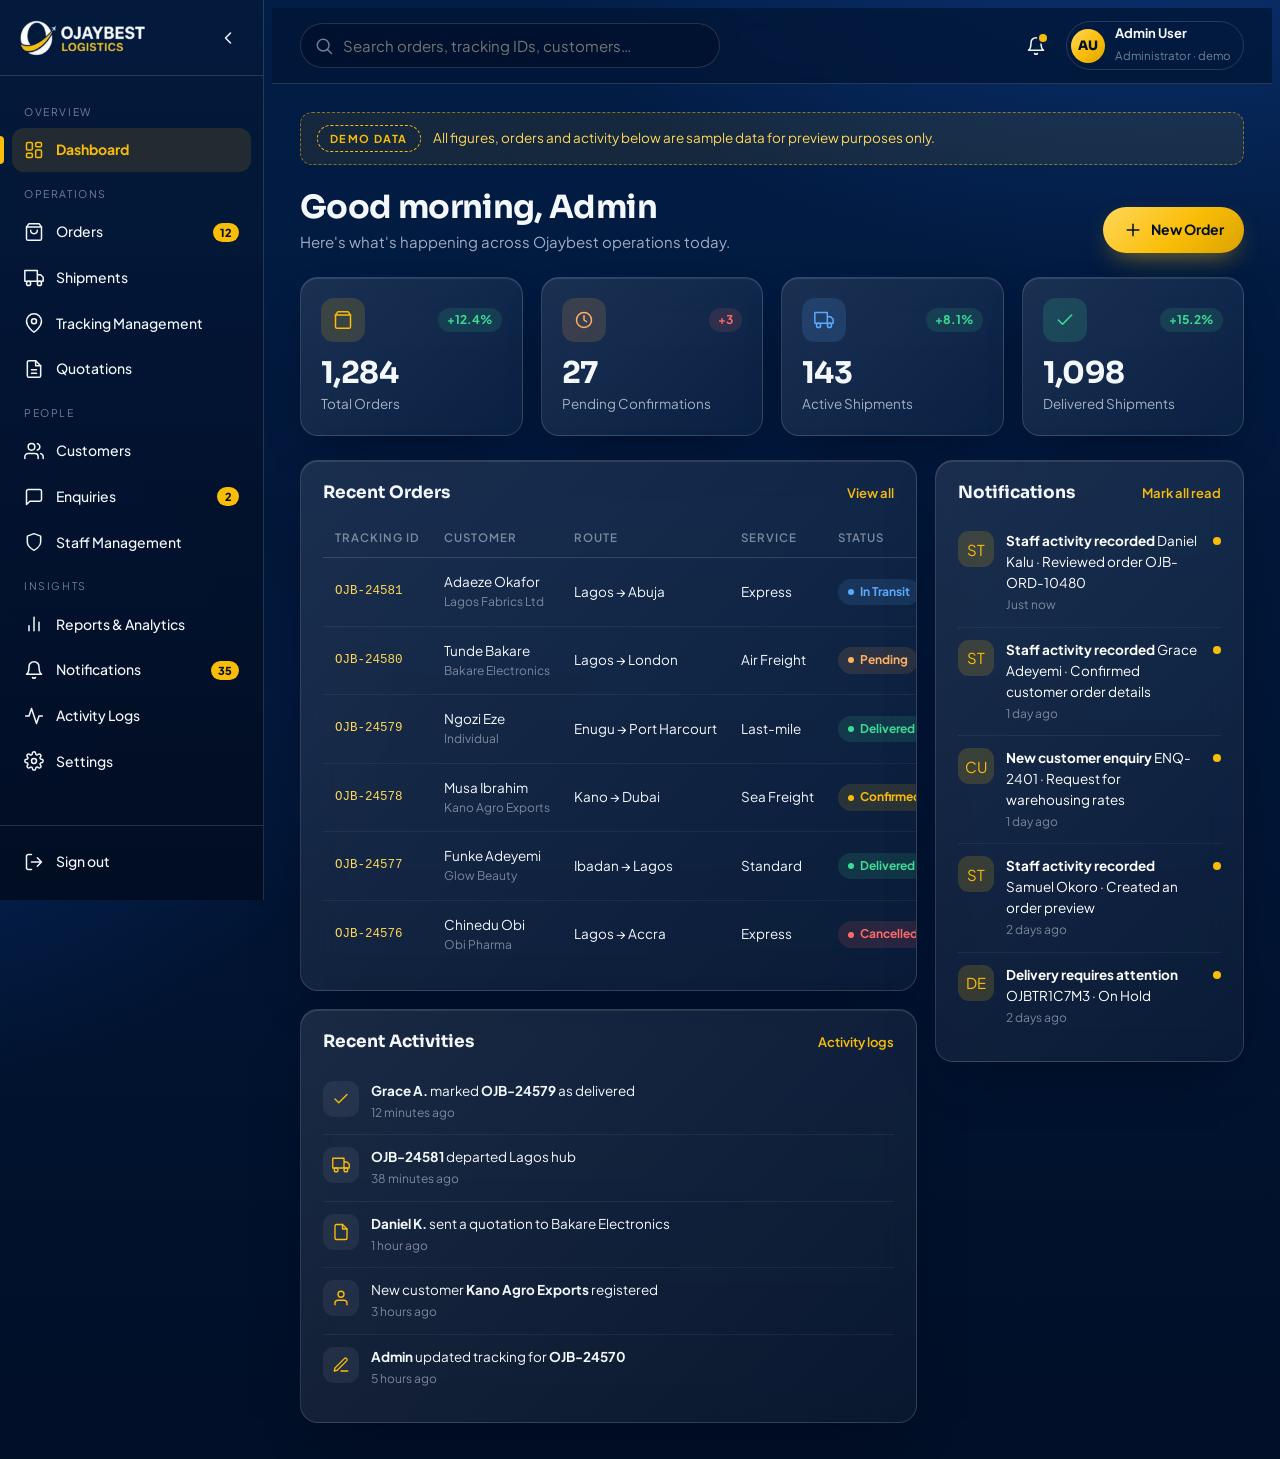
==== commit c2552f04: "added admin page" ====
--- a/admin/index.html
+++ b/admin/index.html
@@ -72,7 +72,7 @@
         </a>
         <a class="sidebar__link" data-nav="notifications" data-tip="Notifications" href="#notifications">
           <svg viewBox="0 0 24 24"><path d="M18 8A6 6 0 006 8c0 7-3 9-3 9h18s-3-2-3-9M13.73 21a2 2 0 01-3.46 0"/></svg>
-          <span class="sidebar__text">Notifications</span><span class="sidebar__count">3</span>
+          <span class="sidebar__text">Notifications</span><span class="sidebar__count" id="notificationsBadge" aria-label="Unread notifications">0</span>
         </a>
         <a class="sidebar__link" data-nav="activity" data-tip="Activity Logs" href="#activity">
           <svg viewBox="0 0 24 24"><path d="M22 12h-4l-3 9L9 3l-3 9H2"/></svg>
@@ -105,11 +105,11 @@
         </label>
         <div class="topbar__actions">
           <button class="icon-btn" aria-label="Notifications" data-go="notifications">
-            <svg viewBox="0 0 24 24"><path d="M18 8A6 6 0 006 8c0 7-3 9-3 9h18s-3-2-3-9M13.73 21a2 2 0 01-3.46 0"/></svg><span class="dot"></span>
+            <svg viewBox="0 0 24 24"><path d="M18 8A6 6 0 006 8c0 7-3 9-3 9h18s-3-2-3-9M13.73 21a2 2 0 01-3.46 0"/></svg><span class="dot" id="notificationBellDot" aria-hidden="true"></span>
           </button>
           <div class="user-chip">
-            <span class="avatar">AD</span>
-            <div><strong>Admin User</strong><small>Demo account</small></div>
+            <span class="avatar" id="adminAvatar">AD</span>
+            <div><strong id="adminDisplayName">Admin User</strong><small id="adminDisplayRole">Administrator · demo</small></div>
           </div>
         </div>
       </header>
@@ -253,7 +253,7 @@
             <span id="pagerInfo"></span>
             <div class="pager__btns" id="pagerBtns"></div>
             <label class="pager__size">Rows
-              <select class="a-select" id="pageSize"><option>5</option><option selected>10</option><option>20</option></select>
+              <select class="a-select" id="pageSize"><option>5</option><option selected>10</option><option>20</option><option>50</option></select>
             </label>
           </div>
         </section>
@@ -302,7 +302,7 @@
             <div class="pager">
               <span id="shipmentPagerInfo"></span>
               <div class="pager__btns" id="shipmentPagerBtns"></div>
-              <label class="pager__size">Rows <select class="a-select" id="shipmentPageSize"><option>5</option><option selected>10</option><option>20</option></select></label>
+              <label class="pager__size">Rows <select class="a-select" id="shipmentPageSize"><option>5</option><option selected>10</option><option>20</option><option>50</option></select></label>
             </div>
           </section>
         </section>
@@ -350,7 +350,7 @@
             <div class="pager">
               <span id="trackingPagerInfo"></span>
               <div class="pager__btns" id="trackingPagerBtns"></div>
-              <label class="pager__size">Rows <select class="a-select" id="trackingPageSize"><option>5</option><option selected>10</option><option>20</option></select></label>
+              <label class="pager__size">Rows <select class="a-select" id="trackingPageSize"><option>5</option><option selected>10</option><option>20</option><option>50</option></select></label>
             </div>
           </section>
         </section>
@@ -375,7 +375,7 @@
               <button class="a-btn a-btn--ghost a-btn--sm" id="quoteReset" type="button">Clear filters</button><span class="toolbar__count" id="quoteCount"></span>
             </div>
             <div class="table-wrap"><table class="table phase-table"><thead><tr><th>Quotation Reference</th><th>Customer</th><th>Origin and Destination</th><th>Shipping Service</th><th>Date Requested</th><th>Quoted Amount</th><th>Status</th><th>Actions</th></tr></thead><tbody id="quoteBody"></tbody></table></div>
-            <div class="pager"><span id="quotePagerInfo"></span><div class="pager__btns" id="quotePagerBtns"></div><label class="pager__size">Rows <select class="a-select" id="quotePageSize"><option>5</option><option selected>10</option><option>20</option></select></label></div>
+            <div class="pager"><span id="quotePagerInfo"></span><div class="pager__btns" id="quotePagerBtns"></div><label class="pager__size">Rows <select class="a-select" id="quotePageSize"><option>5</option><option selected>10</option><option>20</option><option>50</option></select></label></div>
           </section>
         </section>
 
@@ -398,7 +398,7 @@
               <button class="a-btn a-btn--ghost a-btn--sm" id="customerReset" type="button">Clear filters</button><span class="toolbar__count" id="customerCount"></span>
             </div>
             <div class="table-wrap"><table class="table phase-table"><thead><tr><th>Customer Name</th><th>Email Address</th><th>Phone Number</th><th>Total Orders</th><th>Active Shipments</th><th>Last Activity</th><th>Actions</th></tr></thead><tbody id="customerBody"></tbody></table></div>
-            <div class="pager"><span id="customerPagerInfo"></span><div class="pager__btns" id="customerPagerBtns"></div><label class="pager__size">Rows <select class="a-select" id="customerPageSize"><option>5</option><option selected>10</option><option>20</option></select></label></div>
+            <div class="pager"><span id="customerPagerInfo"></span><div class="pager__btns" id="customerPagerBtns"></div><label class="pager__size">Rows <select class="a-select" id="customerPageSize"><option>5</option><option selected>10</option><option>20</option><option>50</option></select></label></div>
           </section>
         </section>
 
@@ -421,7 +421,7 @@
               <button class="a-btn a-btn--ghost a-btn--sm" id="enquiryReset" type="button">Clear filters</button><span class="toolbar__count" id="enquiryCount"></span>
             </div>
             <div class="table-wrap"><table class="table phase-table"><thead><tr><th>Customer Name</th><th>Email Address</th><th>Subject</th><th>Date Submitted</th><th>Enquiry Status</th><th>Actions</th></tr></thead><tbody id="enquiryBody"></tbody></table></div>
-            <div class="pager"><span id="enquiryPagerInfo"></span><div class="pager__btns" id="enquiryPagerBtns"></div><label class="pager__size">Rows <select class="a-select" id="enquiryPageSize"><option>5</option><option selected>10</option><option>20</option></select></label></div>
+            <div class="pager"><span id="enquiryPagerInfo"></span><div class="pager__btns" id="enquiryPagerBtns"></div><label class="pager__size">Rows <select class="a-select" id="enquiryPageSize"><option>5</option><option selected>10</option><option>20</option><option>50</option></select></label></div>
           </section>
         </section>
 
@@ -445,49 +445,29 @@
               <button class="a-btn a-btn--ghost a-btn--sm" id="staffReset" type="button">Clear filters</button><span class="toolbar__count" id="staffCount"></span>
             </div>
             <div class="table-wrap"><table class="table phase-table"><thead><tr><th>Staff Name</th><th>Email Address</th><th>Assigned Role</th><th>Account Status</th><th>Date Added</th><th>Last Activity</th><th>Actions</th></tr></thead><tbody id="staffBody"></tbody></table></div>
-            <div class="pager"><span id="staffPagerInfo"></span><div class="pager__btns" id="staffPagerBtns"></div><label class="pager__size">Rows <select class="a-select" id="staffPageSize"><option>5</option><option selected>10</option><option>20</option></select></label></div>
+            <div class="pager"><span id="staffPagerInfo"></span><div class="pager__btns" id="staffPagerBtns"></div><label class="pager__size">Rows <select class="a-select" id="staffPageSize"><option>5</option><option selected>10</option><option>20</option><option>50</option></select></label></div>
             <div class="phase-role-note"><strong>Role scope preview</strong><span><b>Administrator</b> may manage orders, shipments, tracking, quotations, customer records, staff, reports and settings.</span><span><b>Front Desk</b> may create orders, review assigned orders and confirm customer details. Backend enforcement is not enabled in this demo.</span></div>
           </section>
         </section>
 
-        <!-- ============ SECTION: Reports &amp; Analytics (placeholder) ============ -->
+        <!-- ============ SECTION: Reports &amp; Analytics (Phase 8) ============ -->
         <section class="view" data-view="reports" data-title="Reports &amp; Analytics" hidden>
-          <div class="page-head"><div><h1>Reports &amp; Analytics</h1><p>Performance reports across orders and shipments.</p></div></div>
-          <div class="panel a-glass soon-panel">
-            <h2>Coming in a later phase</h2>
-            <p>This section will appear here inside the same portal layout once it is built.</p>
-            <a href="#dashboard" class="a-btn a-btn--ghost">Back to dashboard</a>
-          </div>
-        </section>
-
-        <!-- ============ SECTION: Notifications (placeholder) ============ -->
+          <div id="reportsMount"></div>
+        </section>
+
+        <!-- ============ SECTION: Notifications (Phase 8) ============ -->
         <section class="view" data-view="notifications" data-title="Notifications" hidden>
-          <div class="page-head"><div><h1>Notifications</h1><p>All system alerts in one place.</p></div></div>
-          <div class="panel a-glass soon-panel">
-            <h2>Coming in a later phase</h2>
-            <p>This section will appear here inside the same portal layout once it is built.</p>
-            <a href="#dashboard" class="a-btn a-btn--ghost">Back to dashboard</a>
-          </div>
-        </section>
-
-        <!-- ============ SECTION: Activity Logs (placeholder) ============ -->
+          <div id="notificationsMount"></div>
+        </section>
+
+        <!-- ============ SECTION: Activity Logs (Phase 8) ============ -->
         <section class="view" data-view="activity" data-title="Activity Logs" hidden>
-          <div class="page-head"><div><h1>Activity Logs</h1><p>A full audit trail of admin actions.</p></div></div>
-          <div class="panel a-glass soon-panel">
-            <h2>Coming in a later phase</h2>
-            <p>This section will appear here inside the same portal layout once it is built.</p>
-            <a href="#dashboard" class="a-btn a-btn--ghost">Back to dashboard</a>
-          </div>
-        </section>
-
-        <!-- ============ SECTION: Settings (placeholder) ============ -->
+          <div id="activityMount"></div>
+        </section>
+
+        <!-- ============ SECTION: Settings (Phase 8) ============ -->
         <section class="view" data-view="settings" data-title="Settings" hidden>
-          <div class="page-head"><div><h1>Settings</h1><p>Portal and company preferences.</p></div></div>
-          <div class="panel a-glass soon-panel">
-            <h2>Coming in a later phase</h2>
-            <p>This section will appear here inside the same portal layout once it is built.</p>
-            <a href="#dashboard" class="a-btn a-btn--ghost">Back to dashboard</a>
-          </div>
+          <div id="settingsMount"></div>
         </section>
       </main>
     </div>
@@ -565,5 +545,6 @@
   <div class="a-toast" id="toast" role="status" aria-live="polite"></div>
 
     <script src="script.js"></script>
+    <script src="phase8.js"></script>
 </body>
 </html>
--- a/admin/style.css
+++ b/admin/style.css
@@ -645,3 +645,144 @@
   .phase-dl { grid-template-columns: 1fr; gap: 2px; }
   .phase-dl dd { margin-bottom: 8px; }
 }
+
+/* =========================================================
+   PHASE 8: REPORTS, NOTIFICATIONS, ACTIVITY & SETTINGS
+   ========================================================= */
+.phase8-demo-note { padding: 12px 15px; margin: 0 0 18px; border: 1px solid rgba(90,169,255,.28); border-radius: 12px; background: rgba(90,169,255,.08); color: var(--a-muted); font-size: 12.5px; }
+.phase8-report-toolbar { display: flex; align-items: center; justify-content: space-between; gap: 14px; flex-wrap: wrap; margin-bottom: 20px; }
+.phase8-range { display: flex; align-items: center; gap: 10px; flex-wrap: wrap; }
+.phase8-range > label, .phase8-custom-range > label { display: grid; gap: 5px; }
+.phase8-range .a-select { min-width: 160px; }
+.phase8-custom-range { display: flex; align-items: center; gap: 8px; color: var(--a-soft); font-size: 12px; }
+.phase8-custom-range .a-input { width: auto; min-width: 145px; padding: 9px 10px; border: 1px solid var(--a-border); border-radius: 10px; background: rgba(1,15,39,.6); color: var(--a-text); color-scheme: dark; }
+.phase8-export { display: flex; align-items: center; gap: 9px; }
+.phase8-export .a-select { min-width: 170px; }
+.phase8-report-stats { grid-template-columns: repeat(4, minmax(0, 1fr)); margin-bottom: 22px; }
+.phase8-chart-grid { display: grid; grid-template-columns: repeat(2, minmax(0, 1fr)); gap: 18px; }
+.phase8-chart-panel { min-width: 0; padding: 20px 22px; }
+.phase8-chart-panel .panel__head { margin-bottom: 16px; }
+.phase8-chart-panel .panel__head h2 { font: 700 15px/1.35 var(--a-font-display); }
+.phase8-month-chart { display: grid; grid-auto-columns: minmax(48px, 1fr); grid-auto-flow: column; align-items: end; gap: 10px; min-height: 190px; overflow-x: auto; padding: 10px 0 0; }
+.phase8-month-col { display: flex; align-items: center; flex-direction: column; justify-content: flex-end; gap: 7px; min-width: 48px; height: 176px; }
+.phase8-month-col > strong { color: var(--a-text); font-size: 12px; }
+.phase8-month-track { display: flex; align-items: flex-end; width: min(34px, 80%); height: 112px; overflow: hidden; border-radius: 8px 8px 3px 3px; background: rgba(255,255,255,.055); }
+.phase8-month-track > span { display: block; width: 100%; min-height: 0; border-radius: 7px 7px 2px 2px; background: var(--a-gold-grad); transition: height .2s ease; }
+.phase8-month-col small { color: var(--a-soft); font-size: 10px; white-space: nowrap; }
+.phase8-bars { display: grid; gap: 14px; padding: 4px 0; }
+.phase8-bar-row { display: grid; gap: 7px; }
+.phase8-bar-label { display: flex; align-items: center; justify-content: space-between; gap: 10px; font-size: 12px; }
+.phase8-bar-label span { color: var(--a-muted); overflow-wrap: anywhere; }
+.phase8-bar-label strong { color: var(--a-text); }
+.phase8-bar-track, .phase8-progress { height: 9px; overflow: hidden; border-radius: 999px; background: rgba(255,255,255,.09); }
+.phase8-bar-track > span, .phase8-progress > span { display: block; height: 100%; border-radius: inherit; background: linear-gradient(90deg, #5aa9ff, #fabd07); }
+.phase8-chart-note { margin-top: 14px; color: var(--a-soft); font-size: 11.5px; }
+.phase8-empty-chart { display: grid; place-items: center; min-height: 150px; padding: 15px; border: 1px dashed var(--a-border); border-radius: 12px; color: var(--a-soft); text-align: center; font-size: 13px; }
+.phase8-acceptance { display: grid; gap: 17px; padding: 13px 2px; }
+.phase8-acceptance > div:first-child { display: flex; align-items: baseline; gap: 12px; flex-wrap: wrap; }
+.phase8-acceptance strong { color: var(--a-gold); font: 700 32px/1 var(--a-font-display); }
+.phase8-acceptance span { color: var(--a-muted); font-size: 12.5px; }
+.phase8-progress { height: 12px; }
+.phase8-notification-toolbar, .phase8-activity-toolbar { display: flex; align-items: center; gap: 10px; flex-wrap: wrap; }
+.phase8-notification-toolbar .toolbar__search, .phase8-activity-toolbar .toolbar__search { flex: 1 1 240px; }
+.phase8-notification-toolbar .a-select, .phase8-activity-toolbar .a-select { min-width: 145px; }
+.phase8-panel { padding: 19px 22px; }
+.phase8-bulk-actions { display: flex; align-items: center; gap: 12px; margin: 16px 0; color: var(--a-soft); font-size: 12px; }
+.phase8-notification-list { display: grid; }
+.phase8-notification { display: grid; grid-template-columns: 42px minmax(0, 1fr) auto; align-items: center; gap: 13px; padding: 15px 2px; border-top: 1px solid rgba(255,255,255,.08); }
+.phase8-notification.is-unread { background: linear-gradient(90deg, rgba(250,189,7,.07), transparent 76%); }
+.phase8-notification-icon { display: grid; place-items: center; width: 38px; height: 38px; border-radius: 12px; background: rgba(250,189,7,.12); color: var(--a-gold); font-size: 12px; font-weight: 800; }
+.phase8-notification-main { display: grid; justify-items: start; gap: 4px; min-width: 0; text-align: left; }
+.phase8-notification-title { display: flex; align-items: center; gap: 8px; flex-wrap: wrap; font-size: 13px; font-weight: 700; }
+.phase8-unread-tag { padding: 2px 7px; border-radius: 999px; background: rgba(250,189,7,.13); color: var(--a-gold); font-size: 10px; text-transform: uppercase; letter-spacing: .4px; }
+.phase8-notification-desc { color: var(--a-muted); font-size: 12.5px; overflow-wrap: anywhere; }
+.phase8-notification-meta { color: var(--a-soft); font-size: 11px; }
+.phase8-notification-actions { display: flex; align-items: center; justify-content: flex-end; gap: 6px; }
+.phase8-dismiss { color: var(--a-soft); }
+.phase8-feed-empty { padding: 15px; color: var(--a-soft); font-size: 12px; }
+.phase8-activity-toolbar { margin-bottom: 16px; }
+.phase8-activity-toolbar .phase8-range { flex: 1 0 100%; }
+.phase8-activity-table { min-width: 1250px; }
+.phase8-activity-table td { max-width: 300px; white-space: normal; overflow-wrap: anywhere; }
+.phase8-activity-table td:nth-child(1), .phase8-activity-table td:nth-child(5) { white-space: nowrap; }
+.phase8-action-tag { display: inline-flex; padding: 3px 8px; margin-bottom: 4px; border-radius: 999px; background: rgba(90,169,255,.12); color: var(--a-info); font-size: 10px; font-weight: 700; }
+.phase8-pager { margin-bottom: 2px; }
+.phase8-pager .a-select { min-width: 76px; }
+.phase8-settings-layout { display: grid; grid-template-columns: 230px minmax(0, 1fr); gap: 20px; align-items: start; }
+.phase8-tabs { display: grid; gap: 6px; padding: 9px; border: 1px solid var(--a-border); border-radius: 16px; background: rgba(255,255,255,.035); }
+.phase8-tab { width: 100%; padding: 11px 12px; border-radius: 10px; color: var(--a-muted); text-align: left; font-size: 12.5px; font-weight: 600; }
+.phase8-tab:hover { background: rgba(255,255,255,.05); color: var(--a-text); }
+.phase8-tab.is-active { background: rgba(250,189,7,.13); color: var(--a-gold); }
+.phase8-tab-panel { min-width: 0; }
+.phase8-settings-grid { display: grid; gap: 14px; }
+.phase8-settings-grid > .phase-detail-card { padding: 21px; }
+.phase8-settings-grid > .phase-detail-card > p { margin: 0 0 16px; }
+.phase8-settings-grid .phase-form-grid { margin-top: 16px; }
+.phase8-settings-form .a-input, .phase8-settings-form .a-select { min-width: 0; width: 100%; padding: 10px 12px; border: 1px solid var(--a-border); border-radius: 10px; background-color: rgba(1,15,39,.68); color: var(--a-text); }
+.phase8-settings-form .a-select { padding-right: 32px; }
+.phase8-settings-form input[readonly] { color: var(--a-soft); }
+.phase8-form-actions { display: flex; align-items: center; gap: 12px; flex-wrap: wrap; margin-top: 18px; }
+.phase8-form-actions > span { color: var(--a-soft); font-size: 11.5px; }
+.phase8-profile-preview { display: flex; align-items: center; gap: 12px; flex-wrap: wrap; margin: 12px 0; }
+.phase8-profile-preview > img { width: 52px; height: 52px; object-fit: cover; border-radius: 50%; border: 1px solid var(--a-border); }
+.phase8-profile-preview > .avatar { display: grid; place-items: center; width: 52px; height: 52px; }
+.phase8-profile-preview .phase-muted { flex-basis: 100%; margin: 0; }
+.phase8-logo-preview { display: flex; align-items: center; gap: 14px; flex-wrap: wrap; padding: 12px; margin: 12px 0; border: 1px solid var(--a-border); border-radius: 12px; background: rgba(255,255,255,.025); }
+.phase8-logo-preview img { width: 145px; max-height: 50px; object-fit: contain; }
+.phase8-logo-preview > span { color: var(--a-soft); font-size: 11.5px; }
+.phase8-security-list { display: grid; }
+.phase8-security-list > div { display: flex; align-items: center; justify-content: space-between; gap: 14px; padding: 13px 0; border-top: 1px solid rgba(255,255,255,.08); }
+.phase8-security-list > div > span { display: grid; gap: 3px; }
+.phase8-security-list strong { font-size: 13px; }
+.phase8-security-list small { color: var(--a-soft); font-size: 11px; }
+.phase8-security-list button:disabled { opacity: .48; cursor: not-allowed; }
+.phase8-preference-list { display: grid; gap: 12px; margin: 14px 0 4px; }
+.phase8-switch { display: flex; align-items: center; gap: 10px; color: var(--a-muted); font-size: 12.5px; cursor: pointer; }
+.phase8-switch input { position: absolute; width: 1px; height: 1px; opacity: 0; }
+.phase8-switch-track { position: relative; width: 38px; height: 22px; flex: 0 0 38px; border: 1px solid var(--a-border-strong); border-radius: 999px; background: rgba(255,255,255,.08); transition: background .2s ease; }
+.phase8-switch-track::after { position: absolute; top: 3px; left: 3px; width: 14px; height: 14px; border-radius: 50%; background: var(--a-soft); content: ""; transition: transform .2s ease; }
+.phase8-switch input:checked + .phase8-switch-track { background: rgba(250,189,7,.32); border-color: rgba(250,189,7,.7); }
+.phase8-switch input:checked + .phase8-switch-track::after { transform: translateX(16px); background: var(--a-gold); }
+.phase8-switch input:focus-visible + .phase8-switch-track { outline: 2px solid var(--a-gold); outline-offset: 3px; }
+.phase8-reference-grid { display: grid; grid-template-columns: repeat(3, minmax(0, 1fr)); gap: 10px; margin: 16px 0 22px; }
+.phase8-reference-grid > div { display: grid; gap: 6px; padding: 14px; border: 1px solid var(--a-border); border-radius: 12px; background: rgba(255,255,255,.025); }
+.phase8-reference-grid span { color: var(--a-soft); font-size: 11px; }
+.phase8-reference-grid strong { color: var(--a-gold-300); font: 700 13px/1.3 ui-monospace, SFMono-Regular, Menlo, monospace; overflow-wrap: anywhere; }
+.phase8-subheading { margin: 18px 0 10px; }
+.phase8-status-table { min-width: 660px; }
+.admin-compact .phase8-chart-panel, .admin-compact .phase8-panel { padding: 14px 16px; }
+.admin-compact .phase8-notification { padding-top: 10px; padding-bottom: 10px; }
+.admin-reduce-motion *, .admin-reduce-motion *::before, .admin-reduce-motion *::after { scroll-behavior: auto !important; animation-duration: .01ms !important; animation-iteration-count: 1 !important; transition-duration: .01ms !important; }
+
+@media (max-width: 1200px) {
+  .phase8-report-stats { grid-template-columns: repeat(4, minmax(0, 1fr)); }
+  .phase8-settings-layout { grid-template-columns: 190px minmax(0, 1fr); }
+}
+@media (max-width: 900px) {
+  .phase8-settings-layout { grid-template-columns: 1fr; }
+  .phase8-tabs { grid-template-columns: repeat(3, minmax(0, 1fr)); }
+  .phase8-tab { text-align: center; }
+}
+@media (max-width: 760px) {
+  .phase8-chart-grid { grid-template-columns: 1fr; }
+  .phase8-notification { grid-template-columns: 38px minmax(0, 1fr); }
+  .phase8-notification-actions { grid-column: 2; justify-content: flex-start; }
+  .phase8-activity-toolbar .phase8-range { align-items: flex-start; }
+  .phase8-custom-range { flex-wrap: wrap; }
+}
+@media (max-width: 640px) {
+  .phase8-report-stats { grid-template-columns: repeat(2, minmax(0, 1fr)); gap: 12px; }
+  .phase8-chart-panel, .phase8-panel { padding: 16px; }
+  .phase8-report-toolbar, .phase8-export { align-items: stretch; flex-direction: column; }
+  .phase8-export > *, .phase8-export .a-select, .phase8-range > label, .phase8-range .a-select { width: 100%; }
+  .phase8-custom-range { width: 100%; }
+  .phase8-custom-range label, .phase8-custom-range input { flex: 1 1 130px; width: 100%; }
+  .phase8-bulk-actions { align-items: flex-start; flex-direction: column; }
+  .phase8-tabs { grid-template-columns: repeat(2, minmax(0, 1fr)); }
+  .phase8-reference-grid { grid-template-columns: 1fr; }
+}
+@media (max-width: 400px) {
+  .phase8-report-stats { grid-template-columns: 1fr; }
+  .phase8-tabs { grid-template-columns: 1fr; }
+  .phase8-notification-toolbar .a-select, .phase8-activity-toolbar .a-select { width: 100%; }
+}
